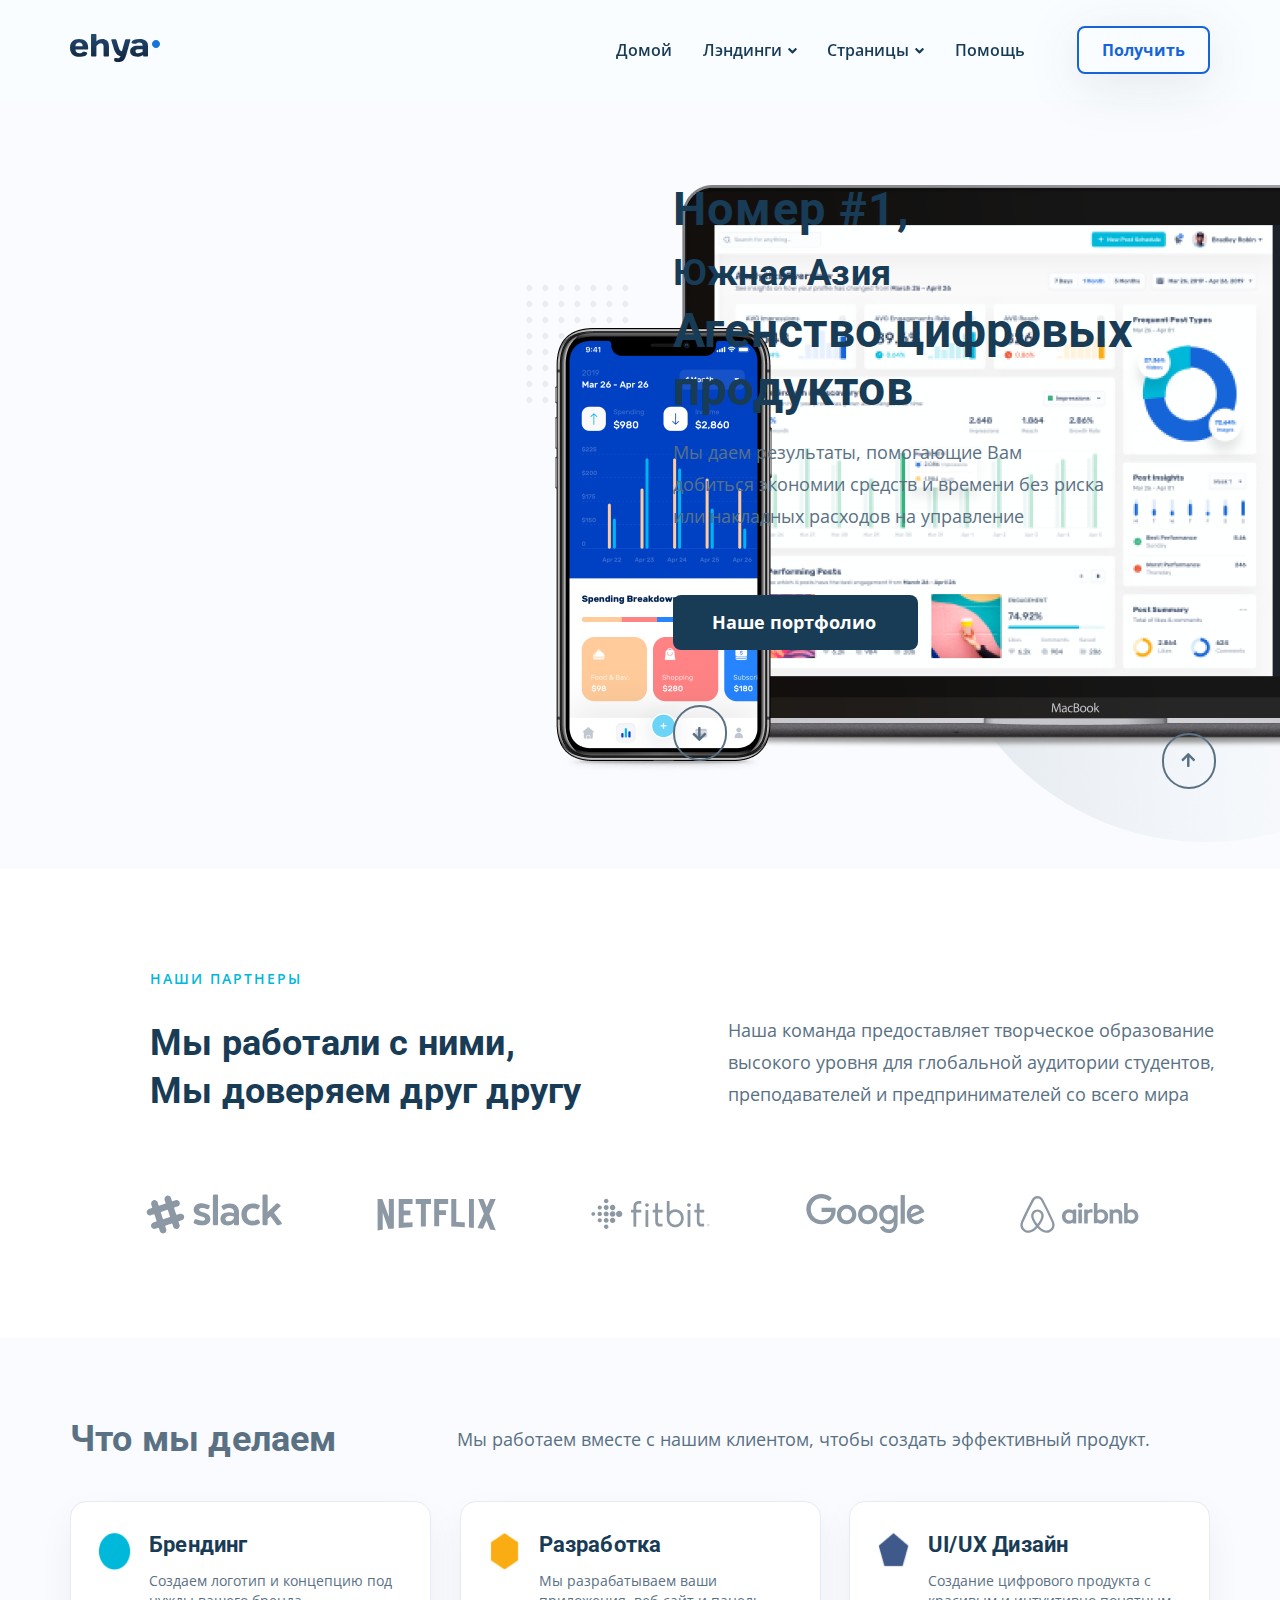
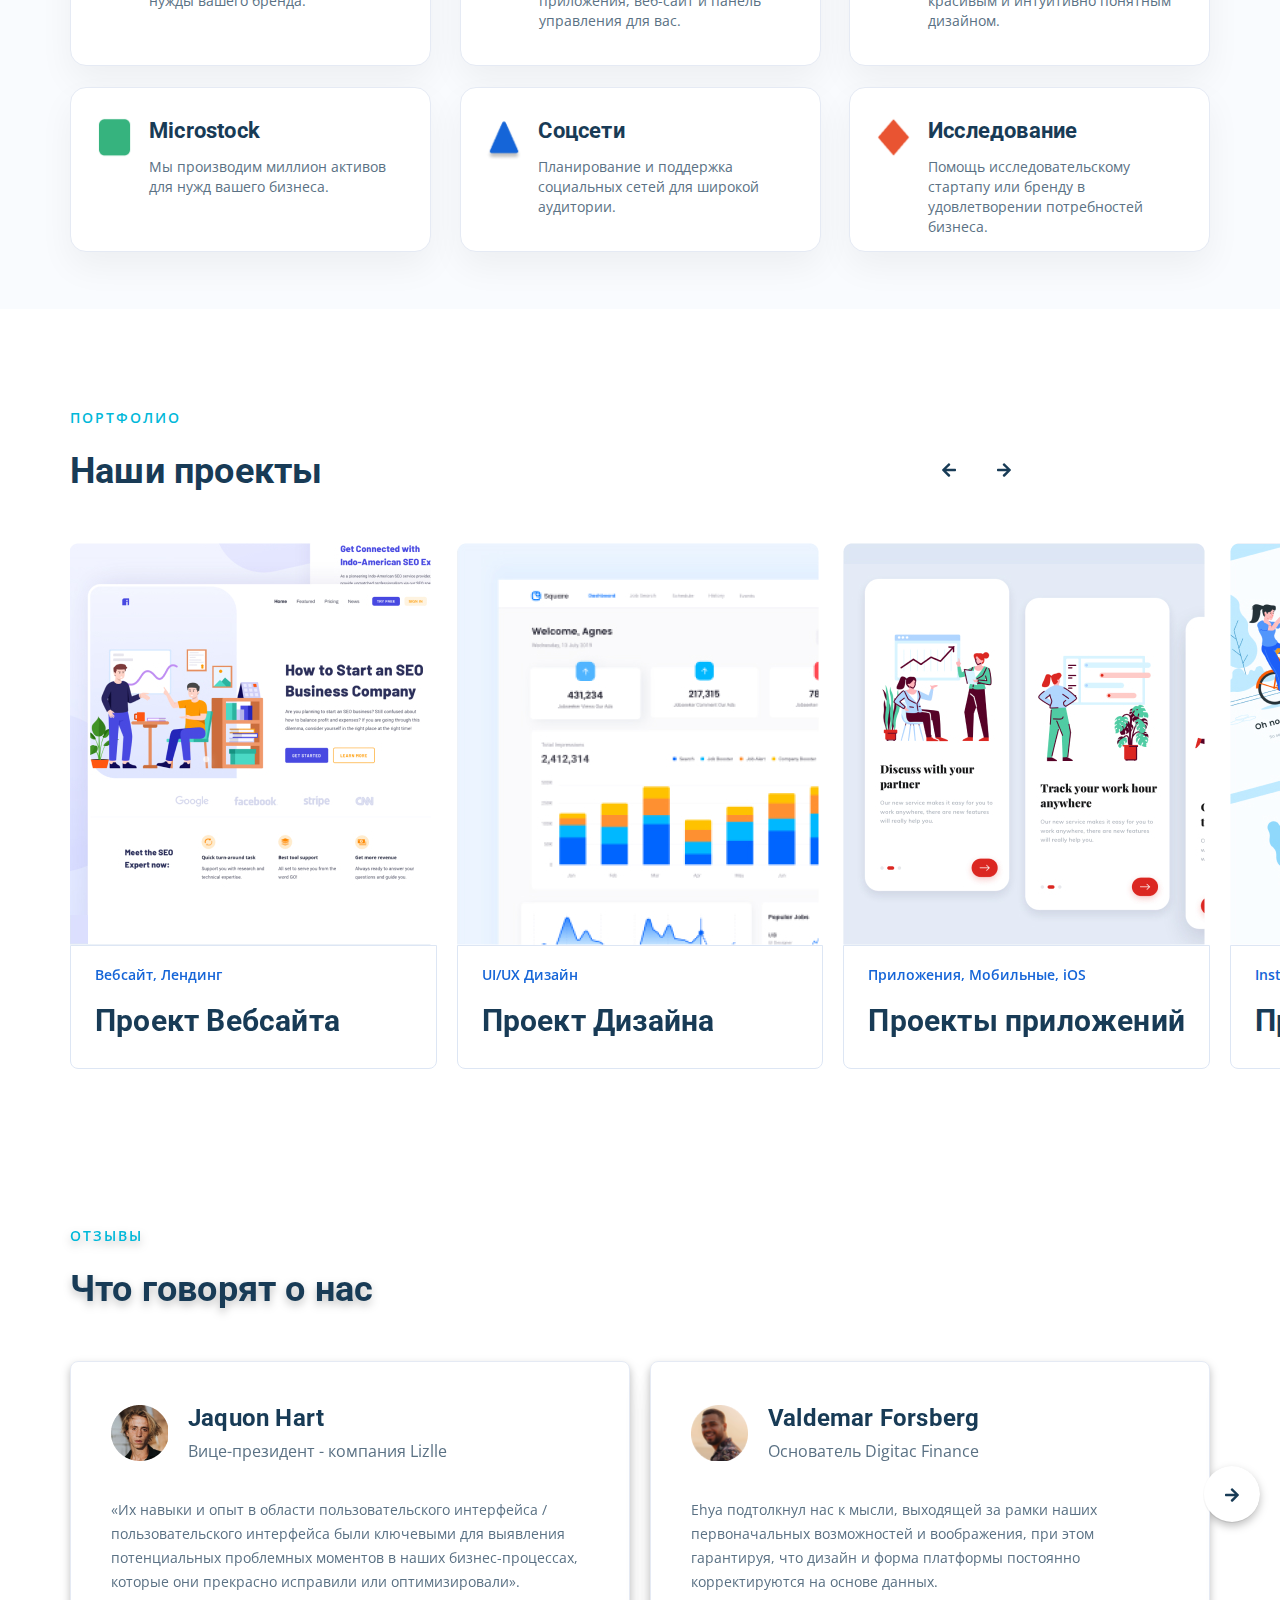
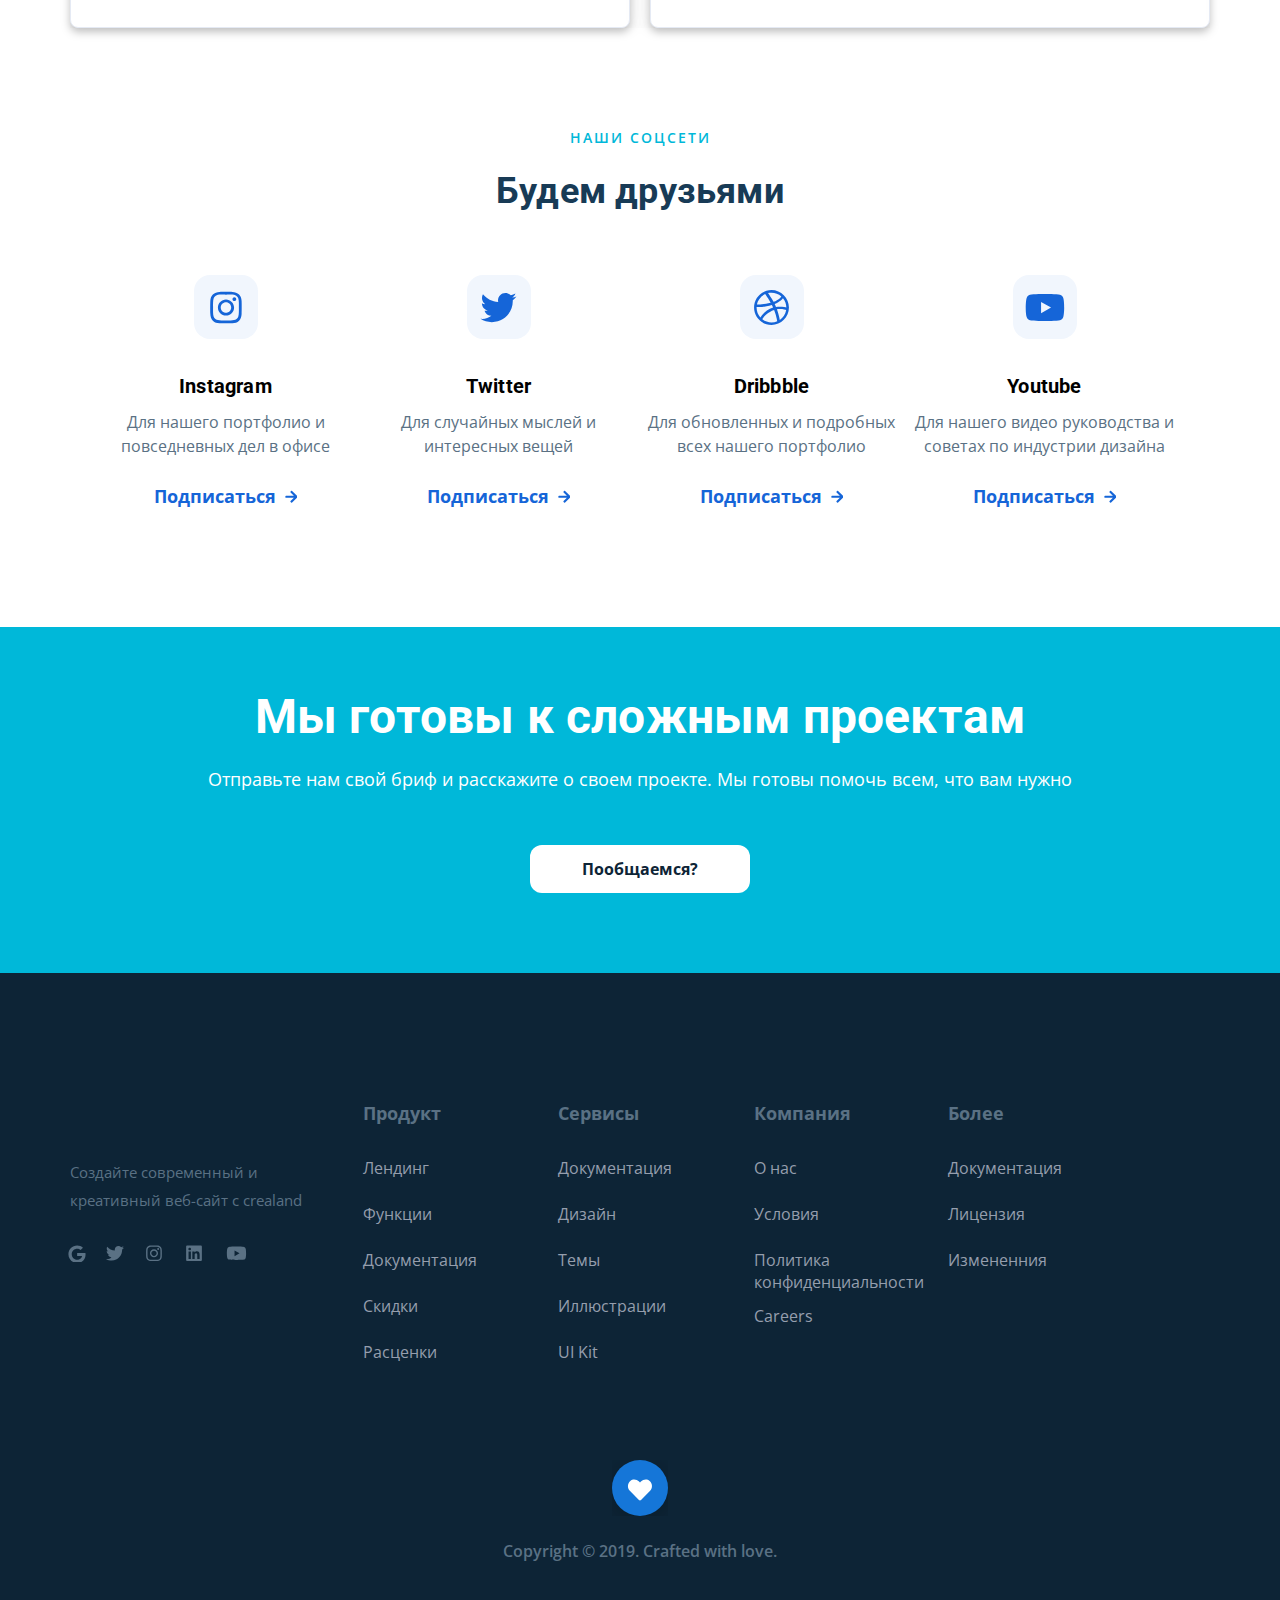
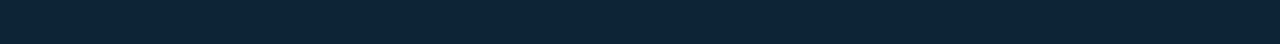
==== ehya/index.html @ d1eb0b5b "end dimplom project GLO academy" ====
<!DOCTYPE html>
<html lang="ru">
<head>
  <meta charset="UTF-8">
  <meta name="viewport" content="width=device-width, initial-scale=1.0">
  <link rel="shortcut icon" href="image/favicon.ico" type="image/x-icon">
  <link rel="icon" href="./image/favicon.ico" type="image/x-icon">
  <title>Ehya - Агенство цифровых продуктов</title>
  <link rel="preconnect" href="https://fonts.gstatic.com">
  <link href="https://fonts.googleapis.com/css2?family=Open+Sans:wght@400;600;700&family=Roboto:wght@400;700&display=swap" rel="stylesheet">
  <script src="js/jquery.min.js" defer></script>
  <script src="js/jquery.min.mask.js" defer></script>
  <script src="js/jquery.validate.min.js" defer></script>
  <script src="js/swiper-bundle.min.js" defer></script>
  <script src="js/aos.js" defer></script>
  <script src="js/main1.js" defer></script>
  <link rel="stylesheet" href="css/swiper-bundle.min.css">
  <link rel="stylesheet" href="css/aos.css">
  <link rel="stylesheet" href="css/style.css">
</head>
<body>
  <header class="navbar navbar--mobile-fixed">
    <div class="container">
      <div class="navbar-block">
        <div class="navbar-logo" data-aos="fade-right" data-aos-delay="100">
          <a href="index.html" class="logo"
            ><img src="image/Logo.svg" alt="logo: Ehya" class="logo__image"
          /></a>
        </div>
        <div class="navbar-navigation">
          <ul class="navbar-menu aos aos--third" data-aos="fade-left" data-aos-delay="400">
            <li class="navbar-menu__item">
              <a href="#" class="navbar-menu__link">Домой</a>
            </li>
            <li class="navbar-menu__item navbar-menu__item--dropdown">
              <a href="#" class="navbar-menu__link dropdown-link"
                >Лэндинги<img
                  src="image/angle-down.svg"
                  alt="icon: angle-down"
                  class="navbar-menu__icon"
                />
              </a>
              <div class="dropdown-content">
                <a class="dropdown-content__link" href="#">Лэндинг 1</a>
                <a class="dropdown-content__link" href="#">Лэндинг 2</a>
                <a class="dropdown-content__link" href="#">Лэндинг 3</a>
              </div>
            </li>
            <li class="navbar-menu__item navbar-menu__item--dropdown">
              <a href="#" class="navbar-menu__link dropdown-link"
                >Страницы
                <img
                  src="image/angle-down.svg"
                  alt="icon: angle-down"
                  class="navbar-menu__icon"
                />
              </a>
              <div class="dropdown-content">
                <a class="dropdown-content__link" href="#">Страница 1</a>
                <a class="dropdown-content__link" href="#">Страница 2</a>
                <a class="dropdown-content__link" href="#">Страница 3</a>
              </div>
            </li>
            <li class="navbar-menu__item">
              <a href="#" class="navbar-menu__link">Помощь</a>
            </li>
          </ul>
          <button
            data-toggle="modal"
            class="button navbar-button"
            type="submit"
            data-aos="fade-left"
            data-aos-delay="300"
          >
            Получить
          </button>
        </div>
        <!-- /.navbar-navigation -->
        <button class="menu-button menu-button-navbar">
          <span class="menu-button__line"></span>
          <span class="menu-button__line"></span>
          <span class="menu-button__line"></span>
        </button>
      </div>
      <!-- /.navbar-block -->
    </div>
    <!-- /.container -->
  </header>
  <!-- /.header -->

  <section class="hero">
    <div class="container">
      <div class="hero-wrapper">
        <div class="hero__left">
          <h2 class="hero__left-subtitle">Номер <span class="hero__left-number">#1,</span></h2>
          <span class="hero__left-asia">Южная Азия</span>
          <h1 class="hero__left-title">Агенство цифровых продуктов</h1>
          <p class="hero__left-text">Мы&nbsp;даем результаты, помогающие Вам добиться&nbsp;экономии средств и времени без риска или&nbsp;накладных расходов на&nbsp;управление</p>
          <a class="hero__left-link" href="#">Наше портфолио</a>
          <a class="hero__left-btn" href="#patner">
            <img class="hero__left-img" src="image/left-img.svg" alt="Portfolio">
          </a>
        </div>
        <!-- /.hero__left -->

        <div class="hero__rigth"> 
          <img class="hero__rigth-img" src="image/hero-rigth2.png" alt="hero img" >
        </div>
        <!-- /.hero__rigth -->
      
      </div>
      <!-- /.hero-wrapper -->
      
    
    </div>
    <!-- /.container -->
  </section>
  <!-- /.hero -->

  <section class="partners">
    <div class="container">
      <h4 class="partners-title" id="partners">Наши партнеры</h4>
      <div class="partners-wrapper">
        <div class="partners-info">
          <div class="partners-info__name">
            <span class="partners-info__name-first">Мы работали с ними,</span>
            <span class="partners-info__name-second"
              >Мы доверяем друг другу</span
            >
          </div>
          <div class="partners-info__about">
            Наша команда предоставляет творческое образование высокого уровня
            для глобальной аудитории студентов, преподавателей и
            предпринимателей со всего мира
          </div>
        </div>
        <div class="partners-icons">
          <a
            href="https://slack.com/"
            class="partners-icons-link"
            target="_blank"
            rel="nofollow noopener"
            ><img src="image/slack.svg" alt="icon: slack" class="partners-link"
          /></a>
          <a
            href="https://www.netflix.com/"
            class="partners-icons-link"
            target="_blank"
            rel="nofollow noopener"
            ><img
              src="image/netflix.svg"
              alt="icon: netflix"
              class="partners-link"
          /></a>
          <a
            href="https://www.fitbit.com/"
            class="partners-icons-link"
            target="_blank"
            rel="nofollow noopener"
            ><img
              src="image/fitbit.svg"
              alt="icon: fitbit"
              class="partners-link"
          /></a>
          <a
            href="https://www.google.ru/"
            class="partners-icons-link"
            target="_blank"
            rel="nofollow noopener"
            ><img
              src="image/google.svg"
              alt="icon: google"
              class="partners-link"
          /></a>
          <a
            href="https://www.airbnb.ru/"
            class="partners-icons-link"
            target="_blank"
            rel="nofollow noopener"
            ><img
              src="image/airbnb.svg"
              alt="icon: airbnb"
              class="partners-link"
          /></a>
        </div>

        <!-- /.partners-text -->
        <!-- /.partners-tagline -->
      </div>
      <!-- /.partners-wrapper -->
    </div>
  </section>
  <!-- /.partners -->


  <section class="work" id="patner">
    <div class="container">
      <div class="work__about">
        <h2 class="work__about-title">Что мы делаем</h2>
        <span class="work__about-text">Мы работаем вместе с нашим клиентом, чтобы создать эффективный продукт.</span>
      </div>
      <!-- /.work__about -->
      <div class="work-wpapper">
        <div class="work-card">
          <img class="work-card__img oval" src="image/oval1.png" alt="Oval">
          <div class="work-card__about">
            <h3 class="work-card__title">Брендинг</h3>
            <p class="work-card__text">Создаем логотип и концепцию под нужды вашего бренда.</p>
          </div>
        </div>
        <div class="work-card">
          <img class="work-card__img oval" src="image/Polygon.png" alt="Poligon">
          <div class="work-card__about">
            <h3 class="work-card__title">Разработка</h3>
            <p class="work-card__text">Мы разрабатываем ваши приложения, веб-сайт и панель управления для вас.</p>
          </div>
        </div>
        <div class="work-card">
          <img class="work-card__img oval" src="image/Polygon1.png" alt="Poligon1">
          <div class="work-card__about">
            <h3 class="work-card__title">UI/UX Дизайн</h3>
            <p class="work-card__text">Создание цифрового продукта с красивым и интуитивно понятным дизайном.</p>
          </div>
        </div>
        <div class="work-card">
          <img class="work-card__img oval" src="image/Rectangle.png" alt="Rectangle">
          <div class="work-card__about">
            <h3 class="work-card__title">Microstock</h3>
            <p class="work-card__text">Мы производим миллион активов для нужд вашего бизнеса.</p>
          </div>
        </div>
        <div class="work-card">
          <img class="work-card__img oval" src="image/Triangle.png" alt="Triangle">
          <div class="work-card__about">
            <h3 class="work-card__title">Соцсети</h3>
            <p class="work-card__text">Планирование и поддержка социальных сетей для широкой аудитории.</p>
          </div>
        </div>
        <div class="work-card">
          <img class="work-card__img oval" src="image/Polygon2.png" alt="Polygon2">
          <div class="work-card__about">
            <h3 class="work-card__title">Исследование</h3>
            <p class="work-card__text">Помощь исследовательскому стартапу или бренду в удовлетворении потребностей бизнеса.</p>
          </div>
        </div>
        <!-- /.work__card -->
      </div>
      <!-- /.work-wpapper -->
    </div>
    <!-- /.container -->
  </section>
  <!-- /.work -->

  <section class="portfolio">
    <div class="container">
      <h4 class="portfolio-title" id="portfolio-link">портфолио</h4>
      <h2 class="portfolio-name">Наши проекты</h2>

      <div class="portfolio-slider swiper-container">
        <div class="portfolio-wrapper swiper-wrapper">
          <div class="portfolio-card swiper-slide">
            <img
              src="image/project-1.jpg"
              alt="icon: project-1"
              class="portfolio-card__image"
            />
            <div class="portfolio-info">
              <h4 class="portfolio-info__landing">Вебсайт, Лендинг</h4>
              <h3 class="portfolio-info__project">Проект Вебсайта</h3>
            </div>
          </div>
          <!-- /.portfolio-card -->
          <div class="portfolio-card swiper-slide">
            <img
              src="image/project-2.jpg"
              alt="icon: project-2"
              class="portfolio-card__image"
            />
            <div class="portfolio-info">
              <h4 class="portfolio-info__landing">
                UI/UX Дизайн
              </h4>
              <h3 class="portfolio-info__project">Проект Дизайна</h3>
            </div>
          </div>
          <!-- /.portfolio-card -->
          <div class="portfolio-card swiper-slide">
            <img
              src="image/project-3.jpg"
              alt="icon: project-3"
              class="portfolio-card__image"
            />
            <div class="portfolio-info">
              <h4 class="portfolio-info__landing">
                Приложения, Мобильные, iOS
              </h4>
              <h3 class="portfolio-info__project">Проекты приложений</h3>
            </div>
          </div>
          <!-- /.portfolio-card -->
          <div class="portfolio-card swiper-slide">
            <img
              src="image/project-4.jpg"
              alt="icon: project-4"
              class="portfolio-card__image"
            />
            <div class="portfolio-info">
              <h4 class="portfolio-info__landing">Instagram</h4>
              <h3 class="portfolio-info__project">Проект Иллюстраций</h3>
            </div>
          </div>
          <!-- /.portfolio-card -->
        </div>
        <!-- /.portfolio-wrapper -->
        <button
          class="portfolio-slider__button portfolio-slider__button--prev"
        ></button>
        <button
          class="portfolio-slider__button portfolio-slider__button--next"
        ></button>
      </div>
    </div>
  </section>
  <!-- /.portfolio -->


  <section class="feedback">
    <div class="container">
      <h4 class="feedback__subtitle">Отзывы</h4>
      <h2 class="feedback__title">Что говорят о нас</h2>
      <div class="feedback__slider swiper-container">
        <div class="feedback-wrapper swiper-wrapper">
          <div class="feedback-card swiper-slide">
            <div class="feedback-card-info feedback-info">
              <img class="feedback-info__image" src="image/feedback-photo1.png" alt="photo: feedback-photo-1">
              <div class="feedback-card-text feedback-text">
                <h3 class="feedback-text__title">Jaquon Hart</h3>
                <span class="feedback-text__subtitle">Вице-президент - компания Lizlle</span>
              </div>
            </div>
            <div class="feedback-card-description">
              &laquo;Их&nbsp;навыки и&nbsp;опыт в&nbsp;области пользовательского интерфейса&nbsp;/ пользовательского интерфейса были ключевыми для выявления потенциальных проблемных моментов в&nbsp;наших бизнес-процессах, которые они прекрасно исправили или оптимизировали&raquo;.
            </div>
          </div>
          <!-- /.feedback__card swiper-slide -->
          <div class="feedback-card swiper-slide">
            <div class="feedback-card-info feedback-info">
              <img class="feedback-info__image" src="image/feedback-photo2.png" alt="photo: feedback-photo-1">
              
              <div class="feedback-card-text feedback-text feedback-card__description">
                <h3 class="feedback-text__title">Valdemar Forsberg</h3>
                <span class="feedback-text__subtitle">Основатель Digitac Finance</span>
              </div>
            </div>
            <div class="feedback-card-description">
              Ehya подтолкнул нас к&nbsp;мысли, выходящей за&nbsp;рамки наших
              первоначальных возможностей и&nbsp;воображения, при этом гарантируя,
              что дизайн и&nbsp;форма платформы постоянно корректируются на&nbsp;основе
              данных.
            </div>
          </div>
          <!-- /.feedback__card swiper-slide -->
        </div>
        <!-- /.feedback-wrapper swiper-wrapper -->
        <button class="feedback__slider-button feedback__slider-button--next"></button>
        <!-- /.feedback-slider__button -->
      </div>
      <!-- /.feedback__slider swiper-container -->
    </div>
    <!-- /.container -->
  </section>
  <!-- /.feedback -->
  <section class="social">
    <div class="container">
      <div class="social-wrapper">
        <h2 class="social__title">Наши соцсети</h2>
        <h3 class="social__subtitle">Будем друзьями</h3>
        <div class="social-wrapper__web">
          <div class="social__card">
            <a href="https://www.instagram.com" class="social__card-link mt" target="_blank">
              <img src="image/ins.svg" alt="social-network: Instagram" class="social__card-icon">
            </a>
            <h4 class="social__card-network">Instagram</h4>
            <p class="social__card-text">Для нашего портфолио и повседневных дел в офисе</p>
            <a href="https://www.instagram.com" class="social__card-link mb" target="_blank">
              <span class="social__card-button">Подписаться</span>
              <img src="image/social__card-rigth.svg" alt="button: sign up" class="social__card-rigth">
            </a>
            <!-- /.social__card-link -->
          </div>
          <!-- /.social__card -->
          <div class="social__card">
            <a href="https://twitter.com" class="social__card-link mt" target="_blank">
              <img src="image/twit.svg" alt="social-network: Twitter" class="social__card-icon">
            </a>
            <h4 class="social__card-network">Twitter</h4>
            <p class="social__card-text">Для случайных мыслей и интересных вещей</p>
            <a href="https://twitter.com" class="social__card-link mb" target="_blank">
              <span class="social__card-button">Подписаться</span>
              <img src="image/social__card-rigth.svg" alt="button: sign up" class="social__card-rigth">
            </a>
            <!-- /.social__card-link -->
          </div>
          <!-- /.social__card -->
          <div class="social__card">
            <a href="https://dribbble.com" class="social__card-link mt" target="_blank">
              <img src="image/dribbl.svg" alt="social-network: Dribbble" class="social__card-icon">
            </a>
            <h4 class="social__card-network">Dribbble</h4>
            <p class="social__card-text">Для обновленных и подробных всех нашего портфолио</p>
            <a href="https://dribbble.com" class="social__card-link mb" target="_blank">
              <span class="social__card-button">Подписаться</span>
              <img src="image/social__card-rigth.svg" alt="button: sign up" class="social__card-rigth">
            </a>
            <!-- /.social__card-link -->
          </div>
          <!-- /.social__card -->
          <div class="social__card">
            <a href="https://www.youtube.com" class="social__card-link mt" target="_blank">
              <img src="image/youtube.svg" alt="social-network: Youtube" class="social__card-icon">
            </a>
            <h4 class="social__card-network">Youtube</h4>
            <p class="social__card-text">Для нашего видео руководства и советах по индустрии дизайна</p>
            <a href="https://www.youtube.com" class="social__card-link mb" target="_blank">
              <span class="social__card-button">Подписаться</span>
              <img src="image/social__card-rigth.svg" alt="button: sign up" class="social__card-rigth">
            </a>
            <!-- /.social__card-link -->
          </div>
          <!-- /.social__card -->
        </div>
        <!-- /.social-wrapper__web -->
      </div>
      <!-- /.social-wrapper -->
    </div>
    <!-- /.container -->
  </section>
  <!-- /.social -->
  <section class="cta">
    <div class="container">
      <div class="cta-wrapper">
        <h2 class="cta__title">Мы готовы к сложным проектам</h2>
        <!-- /.cta__title -->
        <h3 class="cta__subtitle">Отправьте нам свой бриф и расскажите о своем проекте. Мы готовы помочь всем, что вам нужно</h3>
        <!-- /.cta__subtitle -->
        <button class="cta__btn button">Пообщаемся?</button>
        <!-- /.cta__btn -->
      </div>
      <!-- /.cta-wrapper -->
    </div>
    <!-- /.container -->
  </section>
  <!-- /.cta -->
  <footer class="footer">
    <div class="container">
      <div class="footer-wrapper">
        <div class="footer__top">
          <div class="footer__top-links">
            <a href="index.html" class="footer__logo" data-aos="flip-right" data-aos-duration="2000">
              <img src="image/footer-logo.png" alt="footer__logo: Ehya" class="footer__logo-icon">
            </a>
            <div class="footer__top-text">Создайте современный и креативный веб-сайт с crealand</div>
            <div class="footer__top-social">
              <a href="https://www.google.ru/" class="footer__link" target="_blank">
                <img class="footer__img-link" src="image/footer-google.svg" alt="google">
              </a>
              <a href="https://twitter.com" class="footer__link" target="_blank">
                <img class="footer__img-link" src="image/footer-twitter.svg" alt="twitter">
              </a>
              <a href="https://www.instagram.com" class="footer__link" target="_blank">
                <img class="footer__img-link" src="image/footer-instagram.svg" alt="instagram">
              </a>
              <a href="https://linkadd.in/" class="footer__link" target="_blank">
                <img class="footer__img-link" src="image/footer-linkedin.svg" alt="linkedin">
              </a>
              <a href="https://www.youtube.com" class="footer__link" target="_blank">
                <img class="footer__img-link" src="image/footer-youtube.svg" alt="youtube">
              </a>
              <!-- /.footer__link -->
            </div>
            <!-- /.footer__top-social -->
          </div>
          <!-- /.footer__top-links -->
          <div class="footer__top-product">
            <h2 class="footer__title">Продукт</h2>
            <ul class="footer__list">
              <li class="footer__item"><a class="footer__top-link" href="#">Лендинг</a></li>
              <li class="footer__item"><a class="footer__top-link" href="#">Функции</a></li>
              <li class="footer__item"><a class="footer__top-link" href="#">Документация</a></li>
              <li class="footer__item"><a class="footer__top-link" href="#">Скидки</a></li>
              <li class="footer__item"><a class="footer__top-link" href="#">Расценки</a></li>
            </ul>
          </div>
          <!-- /.footer__top-product -->
          <div class="footer__top-product">
            <h2 class="footer__title">Сервисы</h2>
            <ul class="footer__list">
              <li class="footer__item"><a class="footer__top-link" href="#">Документация</a></li>
              <li class="footer__item"><a class="footer__top-link" href="#">Дизайн</a></li>
              <li class="footer__item"><a class="footer__top-link" href="#">Темы</a></li>
              <li class="footer__item"><a class="footer__top-link" href="#">Иллюстрации</a></li>
              <li class="footer__item"><a class="footer__top-link" href="#">UI Kit</a></li>
            </ul>
          </div>
          <!-- /.footer__top-product -->
          <div class="footer__top-product">
            <h2 class="footer__title">Компания</h2>
            <ul class="footer__list">
              <li class="footer__item"><a class="footer__top-link" href="#">О нас</a></li>
              <li class="footer__item"><a class="footer__top-link" href="#">Условия</a></li>
              <li class="footer__item footer__item-mb"><a class="footer__top-link" href="#">Политика<br>конфиденциальности</a></li>
              <li class="footer__item"><a class="footer__top-link" href="#">Careers</a></li>
            </ul>
          </div>
          <!-- /.footer__top-product -->
          <div class="footer__top-product">
            <h2 class="footer__title">Более</h2>
            <ul class="footer__list">
              <li class="footer__item"><a class="footer__top-link" href="#">Документация</a></li>
              <li class="footer__item"><a class="footer__top-link" href="#">Лицензия</a></li>
              <li class="footer__item"><a class="footer__top-link" href="#">Измененния</a></li>
            </ul>
          </div>
          <!-- /.footer__top-product -->
        </div>
        <!-- /.footer__top -->
        <div class="footer__bottom">
          <img class="footer__bottom-img" src="image/footer__heart.svg" alt="footer: heart">
          <span class="footer__bottom-span">
            Copyright © 2019. Crafted with love.
          </span>
        </div>
        <!-- /.footer__bottom -->
      </div>
      <!-- /.footer-wrapper -->
    </div>
    <!-- /.container -->
  </footer>
  <!-- /.footer -->
  <div class="modal">
    <div class="modal__overlay">
    </div>
    <!-- /.modal__overlay -->
    <div class="modal__dialog">
      <button class="modal__close"><img src="image/close.svg" alt="modal close" width="16" height="16"></button>
      <div class="modal__contact-form">
        <h3 class="modal__title">Ehya</h3>
        <form action="send1.php" method="POST" class="form modal__form"> 
          <input class="input modal__input" type="text" placeholder="Введите ваше имя*" name="name" required minlength="2">
          <input class="input modal__input phone-mask" type="tel" placeholder="Введите ваш номер телефона*" name="phone" required minlength="18" maxlength="18">
          <input type="email" class="modal__input" placeholder="Введите вашу почту*" name="email" required>
          <textarea class="modal__message" cols="30" rows="10" placeholder="Введите сообщение" name="message"></textarea>
          <div class="modal__form-wrapper">
            <button class="button modal__button" type="submit">Отправить</button>
            <span class="modal__info">* Обязательные поля</span>
          </div>
        </form>
      </div>
    </div>
    <!-- /.modal__dialog -->
  </div>
  <!-- /.modal -->
  <a href="index.html" class="to-top"><img src="image/angle-up.svg" alt="Наверх" /></a>
</body>
</html>
---- ehya/css/style.css ----
menu, ul {
  margin: 0;
  padding: 0;
}

* {
  box-sizing: border-box;
}

html {
  scroll-behavior: smooth;
}

a {
  text-decoration: none;
  color: inherit;
  cursor: pointer;
}

button {
  cursor: pointer;
}

li {
  list-style: none;
}

.container {
  max-width: 1140px;
  margin: auto;
}

.to-top {
  position: fixed;
  bottom: 113px;
  right: 5%;
  border-radius: 50%;
  width: 54px;
  height: 54px;
}

.error {
  font-size: 13px;
}

.thank {
  padding-bottom: 40px;
}

.portfolio > .swiper-slide {
  width: 360px !important;
}

/*! normalize.css v8.0.1 | MIT License | github.com/necolas/normalize.css */
/* Document
   ========================================================================== */
/**
 * 1. Correct the line height in all browsers.
 * 2. Prevent adjustments of font size after orientation changes in iOS.
 */
html {
  line-height: 1.15;
  /* 1 */
  -webkit-text-size-adjust: 100%;
  /* 2 */
}

/* Sections
   ========================================================================== */
/**
 * Remove the margin in all browsers.
 */
body {
  margin: auto;
}

/**
 * Render the `main` element consistently in IE.
 */
main {
  display: block;
}

/**
 * Correct the font size and margin on `h1` elements within `section` and
 * `article` contexts in Chrome, Firefox, and Safari.
 */
h1, h2, h3, h4 {
  font-size: 2em;
  margin: 0;
}

/* Grouping content
   ========================================================================== */
/**
 * 1. Add the correct box sizing in Firefox.
 * 2. Show the overflow in Edge and IE.
 */
hr {
  box-sizing: content-box;
  /* 1 */
  height: 0;
  /* 1 */
  overflow: visible;
  /* 2 */
}

/**
 * 1. Correct the inheritance and scaling of font size in all browsers.
 * 2. Correct the odd `em` font sizing in all browsers.
 */
pre {
  font-family: monospace, monospace;
  /* 1 */
  font-size: 1em;
  /* 2 */
}

/* Text-level semantics
   ========================================================================== */
/**
 * Remove the gray background on active links in IE 10.
 */
a {
  background-color: transparent;
}

/**
 * 1. Remove the bottom border in Chrome 57-
 * 2. Add the correct text decoration in Chrome, Edge, IE, Opera, and Safari.
 */
abbr[title] {
  border-bottom: none;
  /* 1 */
  text-decoration: underline;
  /* 2 */
  text-decoration: underline dotted;
  /* 2 */
}

/**
 * Add the correct font weight in Chrome, Edge, and Safari.
 */
b,
strong {
  font-weight: bolder;
}

/**
 * 1. Correct the inheritance and scaling of font size in all browsers.
 * 2. Correct the odd `em` font sizing in all browsers.
 */
code,
kbd,
samp {
  font-family: monospace, monospace;
  /* 1 */
  font-size: 1em;
  /* 2 */
}

/**
 * Add the correct font size in all browsers.
 */
small {
  font-size: 80%;
}

/**
 * Prevent `sub` and `sup` elements from affecting the line height in
 * all browsers.
 */
sub,
sup {
  font-size: 75%;
  line-height: 0;
  position: relative;
  vertical-align: baseline;
}

sub {
  bottom: -0.25em;
}

sup {
  top: -0.5em;
}

/* Embedded content
   ========================================================================== */
/**
 * Remove the border on images inside links in IE 10.
 */
img {
  border-style: none;
}

/* Forms
   ========================================================================== */
/**
 * 1. Change the font styles in all browsers.
 * 2. Remove the margin in Firefox and Safari.
 */
button,
input,
optgroup,
select,
textarea {
  font-family: inherit;
  /* 1 */
  font-size: 100%;
  /* 1 */
  line-height: 1.15;
  /* 1 */
  margin: 0;
  /* 2 */
}

/**
 * Show the overflow in IE.
 * 1. Show the overflow in Edge.
 */
button,
input {
  /* 1 */
  overflow: visible;
}

/**
 * Remove the inheritance of text transform in Edge, Firefox, and IE.
 * 1. Remove the inheritance of text transform in Firefox.
 */
button,
select {
  /* 1 */
  text-transform: none;
}

/**
 * Correct the inability to style clickable types in iOS and Safari.
 */
button,
[type="button"],
[type="reset"],
[type="submit"] {
  -webkit-appearance: button;
}

/**
 * Remove the inner border and padding in Firefox.
 */
button::-moz-focus-inner,
[type="button"]::-moz-focus-inner,
[type="reset"]::-moz-focus-inner,
[type="submit"]::-moz-focus-inner {
  border-style: none;
  padding: 0;
}

/**
 * Restore the focus styles unset by the previous rule.
 */
button:-moz-focusring,
[type="button"]:-moz-focusring,
[type="reset"]:-moz-focusring,
[type="submit"]:-moz-focusring {
  outline: 1px dotted ButtonText;
}

/**
 * Correct the padding in Firefox.
 */
fieldset {
  padding: 0.35em 0.75em 0.625em;
}

/**
 * 1. Correct the text wrapping in Edge and IE.
 * 2. Correct the color inheritance from `fieldset` elements in IE.
 * 3. Remove the padding so developers are not caught out when they zero out
 *    `fieldset` elements in all browsers.
 */
legend {
  box-sizing: border-box;
  /* 1 */
  color: inherit;
  /* 2 */
  display: table;
  /* 1 */
  max-width: 100%;
  /* 1 */
  padding: 0;
  /* 3 */
  white-space: normal;
  /* 1 */
}

/**
 * Add the correct vertical alignment in Chrome, Firefox, and Opera.
 */
progress {
  vertical-align: baseline;
}

/**
 * Remove the default vertical scrollbar in IE 10+.
 */
textarea {
  overflow: auto;
}

/**
 * 1. Add the correct box sizing in IE 10.
 * 2. Remove the padding in IE 10.
 */
[type="checkbox"],
[type="radio"] {
  box-sizing: border-box;
  /* 1 */
  padding: 0;
  /* 2 */
}

/**
 * Correct the cursor style of increment and decrement buttons in Chrome.
 */
[type="number"]::-webkit-inner-spin-button,
[type="number"]::-webkit-outer-spin-button {
  height: auto;
}

/**
 * 1. Correct the odd appearance in Chrome and Safari.
 * 2. Correct the outline style in Safari.
 */
[type="search"] {
  -webkit-appearance: textfield;
  /* 1 */
  outline-offset: -2px;
  /* 2 */
}

/**
 * Remove the inner padding in Chrome and Safari on macOS.
 */
[type="search"]::-webkit-search-decoration {
  -webkit-appearance: none;
}

/**
 * 1. Correct the inability to style clickable types in iOS and Safari.
 * 2. Change font properties to `inherit` in Safari.
 */
::-webkit-file-upload-button {
  -webkit-appearance: button;
  /* 1 */
  font: inherit;
  /* 2 */
}

/* Interactive
   ========================================================================== */
/*
 * Add the correct display in Edge, IE 10+, and Firefox.
 */
details {
  display: block;
}

/*
 * Add the correct display in all browsers.
 */
summary {
  display: list-item;
}

/* Misc
   ========================================================================== */
/**
 * Add the correct display in IE 10+.
 */
template {
  display: none;
}

/**
 * Add the correct display in IE 10.
 */
[hidden] {
  display: none;
}

body {
  margin: 0;
  overflow-x: hidden;
}

.navbar {
  background-color: #FAFDFF;
}

.navbar-block {
  padding: 26px 0;
  display: flex;
  justify-content: space-between;
  align-items: center;
}

.navbar-navigation {
  width: 594px;
  height: 48px;
  display: flex;
  justify-content: space-between;
  align-items: center;
}

.navbar-menu {
  padding-right: 6px;
  width: 415px;
  list-style: none;
  display: flex;
  padding-left: 0;
  justify-content: space-between;
}

.navbar-menu__item {
  display: flex;
  align-items: center;
}

.navbar-menu__item--dropdown {
  position: relative;
  display: inline-block;
}

.navbar-menu__icon {
  margin-left: 6px;
}

.navbar-menu__link {
  font-family: Open Sans;
  font-style: normal;
  font-weight: 600;
  font-size: 16px;
  line-height: 22px;
  color: #183B56;
  text-decoration: none;
  display: flex;
  align-items: center;
}

.navbar-button {
  padding: 11px 23px;
  font-family: Open Sans;
  font-style: normal;
  font-weight: bold;
  font-size: 16px;
  line-height: 22px;
  color: #1565D8;
  filter: drop-shadow(0px 10px 25px rgba(21, 37, 72, 0.1));
  border: 2px solid #1565D8;
  border-radius: 8px;
  background-color: #FAFDFF;
  cursor: pointer;
  outline: none;
  overflow: hidden;
  text-overflow: ellipsis;
  white-space: nowrap;
}

.logo__image {
  width: 90px;
  height: 28px;
}

.dropdown-content {
  display: none;
  position: absolute;
  top: 20px;
  right: 0;
}

.dropdown-content__link {
  text-decoration: none;
  display: block;
  color: #183B56;
  font-family: Open Sans;
  font-style: normal;
  font-weight: 600;
  font-size: 14px;
  line-height: 22px;
}

.menu-button-navbar {
  display: none;
}

.hero {
  padding: 77px 0 104px 0px;
  background-color: #F9FBFE;
  background: url(../image/hero-rigth2.png);
  background-repeat: no-repeat;
  background-position: top 85px right 0px;
  background-size: auto;
  background-color: #F9FBFE;
  margin: auto;
}

.hero-wrapper {
  margin: 0 auto;
  display: flex;
  justify-content: end;
}

.hero__left {
  display: flex;
  flex-direction: column;
  flex-basis: 100%;
  align-items: flex-start;
  margin-right: 37px;
  max-width: 500px;
}

.hero__left-subtitle {
  font-family: Roboto;
  font-style: normal;
  font-weight: bold;
  font-size: 47px;
  line-height: 64px;
  letter-spacing: 1.2px;
  color: #183B56;
}

.hero__left-asia {
  font-family: Roboto;
  font-style: normal;
  font-weight: bold;
  font-size: 36px;
  line-height: 65px;
  letter-spacing: 0.2px;
  color: #183B56;
}

.hero__left-title {
  font-family: Roboto;
  font-style: normal;
  font-weight: bold;
  margin-top: -4px;
  font-size: 48px;
  line-height: 58px;
  letter-spacing: 0.2px;
  color: #183B56;
}

.hero__left-text {
  margin-top: 18px;
  margin-bottom: 63px;
  font-family: Open Sans;
  font-style: normal;
  font-weight: normal;
  font-size: 18px;
  line-height: 32px;
  color: #5A7184;
}

.hero__left-link {
  margin-bottom: 55px;
  padding: 15px 42px 15px 39px;
  background-color: #183B56;
  border-radius: 8px;
  color: #ffffff;
  font-family: Open Sans;
  font-style: normal;
  font-weight: bold;
  font-size: 18px;
  line-height: 25px;
}

.hero__rigth {
  display: none;
}

h4 {
  margin: 0;
  padding: 0;
}

.partners {
  padding: 100px 218px 99px 150px;
}

.partners-title {
  font-family: Open Sans;
  font-style: normal;
  font-weight: 600;
  font-size: 14px;
  line-height: 19px;
  letter-spacing: 2px;
  text-transform: uppercase;
  color: #00B8D9;
  margin-bottom: 26px;
}

.partners-info {
  width: 1092px;
  display: flex;
  align-items: center;
  justify-content: space-between;
  margin-bottom: 75px;
}

.partners-info__name {
  max-width: 433px;
  font-family: Roboto;
  font-style: normal;
  font-weight: bold;
  font-size: 36px;
  line-height: 48px;
  letter-spacing: 0.2px;
  color: #183B56;
  overflow: hidden;
}

.partners-info__about {
  width: 514px;
  font-family: Open Sans;
  font-style: normal;
  font-weight: normal;
  font-size: 18px;
  line-height: 32px;
  color: #5A7184;
  overflow-y: auto;
  height: 105px;
}

.partners-icons {
  width: 1089px;
  display: flex;
  align-items: center;
  justify-content: space-around;
  margin-left: -52px;
}

.work {
  padding: 77px 0 57px 0;
  background-color: #F9FBFE;
}

.work__about {
  display: flex;
  align-items: center;
  margin-bottom: 38px;
}

.work__about-title {
  margin-right: 120px;
  font-family: Roboto;
  font-style: normal;
  font-weight: bold;
  font-size: 36px;
  line-height: 48px;
  letter-spacing: 0.2px;
  color: #5A7184;
}

.work__about-text {
  font-family: Open Sans;
  font-style: normal;
  font-weight: normal;
  font-size: 18px;
  line-height: 32px;
  color: #5A7184;
}

.work-wpapper {
  display: flex;
  justify-content: space-between;
  align-items: center;
  flex-wrap: wrap;
}

.work-card {
  display: flex;
  align-items: flex-start;
  width: 361px;
  height: 165px;
  padding: 26px 24px 25px 24px;
  background: #FFFFFF;
  border: 1px solid #E5EAF4;
  box-shadow: 0px 15px 35px rgba(0, 0, 0, 0.05);
  border-radius: 16px;
}

.work-card__about {
  width: 258px;
}

.work-card__title {
  margin: 0;
  margin-bottom: 10px;
  font-family: Roboto;
  font-style: normal;
  font-weight: bold;
  font-size: 22px;
  line-height: 33px;
  letter-spacing: 0.2px;
  color: #183B56;
}

.work-card__text {
  margin: 0;
  font-family: Open Sans;
  font-style: normal;
  font-weight: normal;
  font-size: 14px;
  line-height: 20px;
  color: #5A7184;
}

.work-card:nth-child(n+4) {
  margin-top: 21px;
}

.oval {
  margin-right: 15px;
  width: 39px;
  height: 47px;
}

.portfolio {
  position: relative;
  padding-bottom: 159px;
  padding-top: 99px;
}

.portfolio-wrapper {
  position: static;
}

.portfolio-slider {
  position: static;
  overflow: visible;
}

.portfolio-slider__button {
  position: absolute;
  top: 132px;
  right: 303px;
  z-index: 99;
  width: 56px;
  height: 56px;
  border: none;
  cursor: pointer;
  background-repeat: no-repeat;
  background-position: center;
  background-color: transparent;
}

.portfolio-slider__button--prev {
  background-image: url(../image/button-prev.svg);
  outline: none;
}

.portfolio-slider__button--next {
  background-image: url(../image/button-next.svg);
  right: 248px;
  outline: none;
}

.portfolio-title {
  font-family: Open Sans;
  font-style: normal;
  font-weight: 600;
  font-size: 14px;
  line-height: 19px;
  letter-spacing: 2px;
  text-transform: uppercase;
  color: #00B8D9;
  margin-bottom: 20px;
}

.portfolio-name {
  font-family: Roboto;
  font-style: normal;
  font-weight: bold;
  font-size: 36px;
  line-height: 48px;
  letter-spacing: 0.2px;
  color: #183B56;
  margin-bottom: 48px;
}

.portfolio-card {
  width: 360px im !important;
  height: 524px;
}

.portfolio-card__image {
  display: block;
  object-fit: cover;
}

.portfolio-info {
  width: auto;
  height: 124px;
  padding: 19px 0 24px 24px;
  background: #FFFFFF;
  border: 1px solid #DDE6F4;
  border-radius: 0px 0px 8px 8px;
}

.portfolio-info__landing {
  font-family: Open Sans;
  font-style: normal;
  font-weight: 600;
  font-size: 14px;
  line-height: 20px;
  color: #1565D8;
  margin-bottom: 16px;
}

.portfolio-info__project {
  font-family: Roboto;
  font-style: normal;
  font-weight: bold;
  font-size: 30px;
  line-height: 40px;
  letter-spacing: 0.2px;
  color: #183B56;
}

.feedback {
  position: relative;
  filter: drop-shadow(0px 4px 4px rgba(0, 0, 0, 0.25));
  padding-bottom: 20px;
}

.feedback__subtitle {
  font-family: Open Sans;
  font-style: normal;
  font-weight: 600;
  font-size: 14px;
  line-height: 19px;
  letter-spacing: 2px;
  text-transform: uppercase;
  color: #00B8D9;
  margin-bottom: 20px;
}

.feedback__title {
  font-family: Roboto;
  font-style: normal;
  font-weight: bold;
  font-size: 36px;
  line-height: 48px;
  letter-spacing: 0.2px;
  color: #183B56;
  margin-bottom: 48px;
}

.feedback__slider {
  position: static;
}

.feedback__slider-button {
  z-index: 99;
  top: 240px;
  right: 20px;
  position: absolute;
  width: 57px;
  height: 57px;
  border-radius: 50%;
  border: none;
  cursor: pointer;
  outline: none;
  background-repeat: no-repeat;
  background-position-x: -15px;
  background-position-y: -4px;
  background-color: transparent;
}

.feedback__slider-button--next {
  background-image: url(../image/feedback-button.svg);
}

.feedback-card {
  width: 555px;
  height: 267px;
  background-color: #FFFFFF;
  border: 1px solid #E5EAF4;
  box-shadow: 0px 15px 35px rgba(0, 0, 0, 0.05);
  border-radius: 8px;
  padding: 40px;
  margin-right: 20px;
}

.feedback-card-description {
  font-family: Open Sans;
  font-style: normal;
  font-weight: normal;
  font-size: 14px;
  line-height: 24px;
  color: #5A7184;
  overflow-y: auto;
  height: 120px;
}

.feedback-info {
  display: flex;
  align-items: center;
  margin-bottom: 33px;
}

.feedback-info__image {
  display: block;
  width: 57px;
  height: 56px;
  margin-right: 20px;
  object-fit: cover;
}

.feedback-text__title {
  font-family: Roboto;
  font-style: normal;
  font-weight: bold;
  font-size: 24px;
  line-height: 32px;
  letter-spacing: 0.2px;
  color: #183B56;
  margin-bottom: 3px;
}

.feedback-text__subtitle {
  font-family: Open Sans;
  font-style: normal;
  font-weight: normal;
  font-size: 16px;
  line-height: 28px;
  color: #5A7184;
}

.social {
  padding: 80px 0 120px 0;
}

.social-wrapper {
  display: flex;
  flex-direction: column;
  align-items: center;
}

.social-wrapper__web {
  display: flex;
  flex-wrap: wrap;
  justify-content: space-between;
  align-items: flex-end;
  max-width: 100%;
}

.social__card {
  display: flex;
  flex-direction: column;
  align-items: center;
  width: 263px;
  height: 232px;
  margin-right: 10px;
}

.social__card-link {
  margin-bottom: 30px;
}

.social__card-icon {
  width: 64px;
  height: 64px;
}

.social__card-network {
  margin-bottom: -5px;
  font-family: Roboto;
  font-style: normal;
  font-weight: bold;
  font-size: 20px;
  line-height: 26px;
  text-align: center;
  letter-spacing: 0.2px;
}

.social__card-text {
  margin-bottom: 26px;
  text-align: center;
  font-family: Open Sans;
  font-style: normal;
  font-weight: normal;
  font-size: 16px;
  line-height: 24px;
  color: #5A7184;
}

.social__card-button {
  font-family: Open Sans;
  font-style: normal;
  font-weight: bold;
  font-size: 18px;
  line-height: 25px;
  text-align: center;
  color: #1565D8;
  margin-right: 4.5px;
}

.social__title {
  margin-bottom: 20px;
  font-family: Open Sans;
  font-style: normal;
  font-weight: 600;
  font-size: 14px;
  line-height: 19px;
  text-align: center;
  letter-spacing: 2px;
  text-transform: uppercase;
  color: #00B8D9;
}

.social__subtitle {
  margin-bottom: 60px;
  font-family: Roboto;
  font-style: normal;
  font-weight: bold;
  font-size: 36px;
  line-height: 48px;
  text-align: center;
  letter-spacing: 0.2px;
  color: #183B56;
}

.cta {
  padding: 60px 0 80px 0;
  background-color: #00B8D9;
}

.cta-wrapper {
  display: flex;
  flex-direction: column;
  align-items: center;
}

.cta__title {
  margin-bottom: 16px;
  font-family: Roboto;
  font-style: normal;
  font-weight: bold;
  font-size: 48px;
  line-height: 60px;
  text-align: center;
  letter-spacing: 0.2px;
  color: #FFFFFF;
}

.cta__subtitle {
  margin-bottom: 50px;
  font-family: Open Sans;
  font-style: normal;
  font-weight: normal;
  font-size: 18px;
  line-height: 32px;
  text-align: center;
  color: #FFFFFF;
}

.cta__btn {
  padding: 13px 52px;
  font-family: Open Sans;
  font-style: normal;
  font-weight: bold;
  font-size: 16px;
  line-height: 22px;
  text-align: center;
  color: #0D2436;
  background: #FFFFFF;
  border-radius: 12px;
  border: none;
  outline: none;
}

.footer {
  padding: 128px 0 82px 0;
  background-color: #0D2436;
}

.footer-wrapper {
  display: flex;
  flex-direction: column;
  align-items: center;
}

.footer__top {
  display: flex;
  flex-wrap: wrap;
  justify-content: flex-start;
  width: 100%;
  margin-bottom: 73px;
}

.footer__top-links {
  display: flex;
  flex-direction: column;
  align-items: flex-start;
  max-width: 243px;
  margin-right: 50px;
}

.footer__top-link {
  font-family: Open Sans;
  font-style: normal;
  font-weight: normal;
  font-size: 16px;
  line-height: 22px;
  color: #959EAD;
}

.footer__top-text {
  margin-top: 29px;
  margin-bottom: 31px;
  font-family: Open Sans;
  font-style: normal;
  font-weight: normal;
  font-size: 15px;
  line-height: 28px;
  color: #5A7184;
}

.footer__top-social {
  display: flex;
  align-items: center;
  justify-content: flex-start;
  margin-left: -2px;
}

.footer__title {
  margin-bottom: 31px;
  font-family: Open Sans;
  font-style: normal;
  font-weight: bold;
  font-size: 18px;
  line-height: 25px;
  color: #5A7184;
}

.footer__item {
  margin-bottom: 24px;
}

.footer__item-mb {
  margin-bottom: 12px;
}

.footer__logo {
  width: 90px;
  height: 28px;
}

.footer__top-product:nth-child(2) {
  margin-right: 81px;
}

.footer__top-product:nth-child(3) {
  margin-right: 82px;
}

.footer__top-product:nth-child(4) {
  margin-right: 24px;
}

.footer__link {
  margin-right: 20px;
}

.footer__link:nth-child(2) {
  margin-right: 22px;
}

.footer__link:nth-child(3) {
  margin-right: 24px;
}

.footer__link:nth-child(4) {
  margin-right: 24px;
}

.footer__bottom {
  display: flex;
  flex-direction: column;
  align-items: center;
}

.footer__bottom-img {
  width: 56px;
  height: 56px;
  margin-bottom: 24px;
}

.footer__bottom-span {
  font-family: Open Sans;
  font-style: normal;
  font-weight: 600;
  font-size: 16px;
  line-height: 22px;
  text-align: center;
  color: #5A7184;
}

.modal__close {
  position: fixed;
  top: 18px;
  right: 13px;
  border: none;
  background-color: #0A223D;
  cursor: pointer;
  outline: none;
}

.modal__overlay {
  position: fixed;
  top: 0;
  left: 0;
  right: 0;
  bottom: 0;
  z-index: 100;
  background-color: rgba(0, 143, 223, 0.39);
  opacity: 0;
  visibility: hidden;
  transition: all 0.3s ease-in-out;
}

.modal__overlay--visible {
  opacity: 1;
  visibility: visible;
  transition: all 0.3s ease-in-out;
}

.modal__dialog {
  position: fixed;
  top: 50%;
  left: 50%;
  height: 580px;
  width: 426px;
  transform: translate(-50%, -50%);
  padding: 33px 70px 33px 70px;
  background-color: #0A223D;
  border-radius: 8px;
  z-index: 101;
  color: #183B56;
  opacity: 0;
  visibility: hidden;
  transition: all 0.3s ease-in-out;
}

.modal__dialog--visible {
  opacity: 1;
  visibility: visible;
  transition: all 0.3s ease-in-out;
}

.modal__title {
  text-align: center;
  text-transform: uppercase;
  font-family: Roboto;
  font-weight: bold;
  margin-top: 0;
  margin-bottom: 15px;
  font-size: 36px;
  line-height: 23px;
  color: #fff;
}

.modal__input {
  width: 100%;
  border-radius: 4px;
  outline: none;
  margin-top: 15px;
  height: 50px;
  padding: 18px 23px;
  font-family: Roboto;
  font-size: 12px;
  line-height: 15px;
  color: #333333;
}

.modal__message {
  width: 100%;
  border-radius: 4px;
  outline: none;
  margin-top: 17px;
  margin-bottom: 11px;
  padding: 18px 23px;
  min-height: 123px;
  max-height: 123px;
  resize: none;
  border: none;
  font-family: Roboto;
  font-size: 12px;
  line-height: 15px;
  color: #333333;
}

.modal__button {
  font-family: Roboto;
  min-width: 160px;
  padding: 18px;
  font-style: normal;
  font-weight: bold;
  font-size: 12px;
  line-height: 15px;
  color: white;
  background-color: #183B56;
  border-radius: 4px;
  border: none;
  outline: none;
  cursor: pointer;
}

.modal__info {
  font-family: Roboto;
  font-weight: bold;
  font-size: 12px;
  line-height: 15px;
  color: #fff;
}

.modal__form {
  margin-top: 0px;
}

.modal__form-wrapper {
  display: flex;
  justify-content: space-between;
  align-items: center;
}

.error {
  padding-left: 4px;
  color: red;
}

@media (max-width: 1250px) {
  .partners-info {
    max-width: 1000px;
  }
}

@media (max-width: 1200px) {
  .container {
    max-width: 960px;
  }
  .hero {
    background: none;
    background-color: #F9FBFE;
  }
  .hero-wrapper {
    justify-content: center;
    flex-wrap: wrap;
  }
  .hero__left {
    align-items: center;
    text-align: center;
    margin-right: 0px;
    margin-bottom: 48px;
  }
  .hero__rigth {
    display: flex;
    width: 100%;
    justify-content: flex-end;
  }
  .hero__rigth-img {
    max-width: 100%;
    max-height: 100%;
  }
  .partners {
    padding: 100px 0 1px 0;
  }
  .partners-info {
    width: 100%;
    flex-direction: column;
    margin-bottom: 20px;
  }
  .partners-info__about {
    width: 777px;
  }
  .partners-info__name {
    margin-bottom: 15px;
  }
  .partners-icons {
    width: 100%;
    flex-wrap: wrap;
    justify-content: space-between;
    margin: auto;
  }
  .partners-icons-link {
    flex-basis: 21%;
    width: 150px;
    margin-bottom: 15px;
  }
  .partners-icons-link:nth-child(5) {
    display: none;
  }
  .work {
    padding: 35px 0 36px 0;
  }
  .work__about-text {
    max-width: 465px;
  }
  .work__about-title {
    margin-right: 0;
  }
  .work__about {
    display: block;
    text-align: center;
    margin-bottom: 6px;
  }
  .work-wpapper {
    justify-content: space-evenly;
  }
  .work-card {
    margin-bottom: 7px;
  }
  .work-card:nth-child(n+4) {
    margin-top: 0px;
  }
  .feedback {
    padding: 0 0 72px 0;
  }
  .feedback__slider {
    margin-bottom: 72px;
  }
  .feedback__slider-button {
    position: absolute;
    top: 517px;
    left: 45%;
  }
  .feedback__subtitle, .feedback__title {
    text-align: center;
  }
  .social__card {
    margin-bottom: 32px;
  }
  .footer {
    padding: 48px 0 78px 0;
  }
  .footer__top-link {
    margin-bottom: 20px;
  }
  .footer__top-links {
    margin-top: 47px;
    margin-right: 0;
    min-width: 100%;
    align-items: center;
  }
  .footer__top-text {
    text-align: center;
    margin-bottom: 24px;
  }
  .footer__title {
    margin-bottom: 15px;
  }
  .footer__top {
    justify-content: space-between;
    margin-bottom: 0;
  }
  .footer__top-links {
    order: 1;
  }
  .footer__top-product:nth-child(2) {
    margin-right: 0px;
  }
  .footer__top-product:nth-child(3) {
    margin-right: 0px;
  }
  .footer__top-product:nth-child(4) {
    margin-right: 0px;
  }
  .footer__logo {
    width: 77px;
    height: 24px;
    margin-bottom: 16px;
    display: flex;
    justify-content: center;
  }
  .footer__bottom {
    display: none;
  }
  .portfolio-card {
    width: 360px;
  }
  .portfolio-card__image {
    max-width: 100%;
  }
  .portfolio .swiper-slide {
    width: 360px !important;
    margin-right: 30px !important;
  }
}

@media (max-width: 1109px) {
  .social-wrapper__web {
    justify-content: space-between;
    min-height: 430px;
  }
  .social__card {
    display: flex;
    flex-direction: column;
    align-items: center;
    margin-right: 0;
    margin-bottom: 32px;
  }
}

@media (max-width: 992px) {
  .container {
    max-width: 700px;
  }
  .navbar-navigation {
    justify-content: space-evenly;
  }
  .partners-title {
    text-align: center;
  }
  .partners-info__about {
    width: 600px;
  }
  .to-top {
    display: none;
  }
}

@media (max-width: 840px) {
  .portfolio .swiper-slide {
    width: 330px !important;
    margin-right: 15px !important;
  }
}

@media (max-width: 767px) {
  .container {
    width: 87.5%;
  }
  .dropdown-content {
    display: block;
    position: relative;
  }
  .dropdown-content__link {
    color: #fff;
  }
  .navbar--mobile-fixed {
    position: fixed;
    left: 0;
    top: 0;
    right: 0;
    z-index: 99;
  }
  .navbar-navigation {
    display: none;
    position: fixed;
    left: 0;
    right: 0;
    bottom: 0;
    top: 80px;
    background-color: #3a639f;
    width: 100%;
    height: 100%;
    text-align: center;
    overflow-y: scroll;
  }
  .navbar-navigation--visible {
    display: block;
  }
  .navbar-menu {
    margin: 0;
    flex-direction: column;
    align-items: center;
    width: 100%;
    padding-top: 50px;
    padding-bottom: 20px;
  }
  .navbar-menu__link {
    color: #FAFDFF;
    font-size: 26px;
  }
  .navbar-menu__item {
    margin-bottom: 30px;
  }
  .navbar-menu__icon {
    display: none;
  }
  .menu-button {
    display: flex;
    width: 18px;
    height: 19px;
    padding: 0;
    align-items: center;
    justify-content: space-between;
    flex-direction: column;
    border: none;
    background-color: #fff;
    cursor: pointer;
  }
  .menu-button__line {
    width: 24px;
    height: 3px;
    background-color: #183B56;
  }
  .partners-info__name {
    font-size: 30px;
    text-align: center;
  }
  .partners-info__name-first {
    display: block;
  }
  .partners-info__about {
    font-size: 16px;
    width: 550px;
    text-align: center;
  }
  .partners-icons-link {
    flex-basis: 21%;
  }
  .partners-link {
    width: 108px;
    height: 31px;
  }
  .portfolio-slider__button {
    display: none;
  }
  .portfolio .swiper-slide {
    width: 300px !important;
    margin-right: 15px !important;
  }
}

@media (max-width: 685px) {
  .portfolio-title {
    text-align: center;
  }
  .portfolio-name {
    text-align: center;
  }
  .portfolio-wrapper {
    display: flex;
    flex-direction: column;
    align-items: center;
  }
  .portfolio .swiper-slide {
    width: 345px !important;
    margin-right: 0px !important;
  }
}

@media (max-width: 620px) {
  .social-wrapper__web {
    justify-content: center;
  }
}

@media (max-width: 576px) {
  .patner__link:nth-child(1) {
    margin-bottom: 25px;
  }
  .patner__link:nth-child(2) {
    margin-bottom: 25px;
  }
}

@media (max-width: 480px) {
  .container {
    max-width: 87.5%;
  }
  .hero {
    padding: 51px 0 62px 0;
  }
  .hero-wrapper {
    position: relative;
  }
  .hero__left-subtitle, .hero__left-asia, .hero__left-title {
    font-family: Roboto;
    font-style: normal;
    font-weight: bold;
    font-size: 30px;
    line-height: 36px;
    text-align: center;
    letter-spacing: 0.2px;
  }
  .hero__left-title {
    width: 150px;
    text-align: center;
  }
  .hero__left-text {
    margin-top: 10px;
    font-family: Open Sans;
    font-style: normal;
    font-weight: normal;
    font-size: 16px;
    line-height: 28px;
    text-align: center;
    color: #5A7184;
    margin-bottom: 16px;
  }
  .hero__left-link {
    font-size: 16px;
    line-height: 22px;
    margin-bottom: 48px;
    padding: 15px 36px 15px 39px;
  }
  .hero__left-img {
    position: absolute;
    bottom: -22px;
    left: 44%;
  }
  .hero__left {
    margin-bottom: 0;
  }
  .hero__rigth {
    justify-content: center;
  }
  .hero__rigth-img {
    height: 272px;
    min-width: 510px;
  }
  .hero__left-img {
    bottom: -30px;
    left: 41%;
    width: 50px;
    height: 48px;
  }
  .patner {
    padding: 64px 0 64px 0;
  }
  .patner-wrapper {
    display: flex;
    flex-direction: column;
    align-items: center;
  }
  .patner__title {
    font-size: 14px;
    margin-left: 32px;
  }
  .patner__discription {
    text-align: center;
    display: block;
    margin-bottom: 25px;
  }
  .patner__discription-text {
    margin-top: 13px;
    font-size: 13px;
    line-height: 24px;
  }
  .patner__discription-about {
    margin-right: 0;
    align-items: center;
  }
  .patner__discription-about-up, .patner__discription-about-down {
    font-size: 26px;
    line-height: 29px;
  }
  .patner__img {
    width: 108px;
    height: 31px;
  }
  .patner__icons {
    justify-content: space-around;
  }
  .patner__link:nth-child(1) {
    margin-bottom: 25px;
  }
  .patner__link:nth-child(2) {
    margin-bottom: 25px;
  }
  .patner__link:nth-child(n+1) {
    margin-left: 0;
  }
  .patner__link:nth-child(5) {
    display: none;
  }
  .work {
    padding: 32px 0 36px 0;
  }
  .work-wpapper {
    flex-direction: column;
    justify-content: center;
  }
  .work__about {
    display: block;
    text-align: center;
    margin-bottom: 6px;
  }
  .work__about-title {
    margin-right: 0;
    margin-bottom: 13px;
    font-family: Roboto;
    font-style: normal;
    font-weight: bold;
    font-size: 28px;
    line-height: 36px;
    text-align: center;
    letter-spacing: 0.2px;
    color: #183B56;
  }
  .work__about-text {
    font-family: Open Sans;
    font-style: normal;
    font-weight: normal;
    font-size: 16px;
    line-height: 29px;
    text-align: center;
    color: #5A7184;
  }
  .work-card {
    display: block;
    margin-bottom: 7px;
    padding: 16px 16px 13px 24px;
  }
  .work-card__img {
    margin-bottom: 14px;
  }
  .work-card__title {
    margin-bottom: 5px;
    font-family: Roboto;
    font-style: normal;
    font-weight: bold;
    font-size: 20px;
    line-height: 24px;
    letter-spacing: 0.2px;
    color: #183B56;
  }
  .work-card__text {
    font-family: Open Sans;
    font-style: normal;
    font-weight: normal;
    font-size: 14px;
    line-height: 20px;
    color: #5A7184;
  }
  .work-card:nth-child(n+4) {
    margin-top: 0px;
  }
  .work-card:nth-child(1) {
    order: 1;
    width: 100%;
    height: 197px;
  }
  .work-card:nth-child(2) {
    order: 2;
    width: 100%;
    height: 197px;
  }
  .work-card:nth-child(3) {
    order: 5;
    width: 100%;
    height: 197px;
  }
  .work-card:nth-child(4) {
    order: 3;
    width: 100%;
    height: 197px;
  }
  .work-card:nth-child(5) {
    order: 4;
    width: 100%;
    height: 197px;
  }
  .work-card:nth-child(6) {
    order: 6;
    width: 100%;
    height: 197px;
  }
  .portfolio {
    padding: 38px 0 52px 0;
  }
  .portfolio__title {
    margin-left: 16px;
    text-align: center;
    margin-bottom: 16px;
    font-weight: 600;
    font-size: 14px;
    line-height: 19px;
    letter-spacing: 2px;
    text-transform: uppercase;
  }
  .portfolio__subtitle {
    text-align: center;
    margin-bottom: 36px;
    font-family: Roboto;
    font-style: normal;
    font-weight: bold;
    font-size: 28px;
    line-height: 36px;
    text-align: center;
    letter-spacing: 0.2px;
    color: #183B56;
  }
  .portfolio-wrapper {
    display: flex;
    flex-direction: column;
    align-items: baseline;
  }
  .portfolio__card {
    margin-right: 0;
    margin-bottom: 24px;
    width: 100%;
  }
  .portfolio .portfolio-info {
    padding: 20px 33px;
  }
  .portfolio .portfolio-info__about {
    display: block;
    font-weight: 600;
    font-size: 14px;
    line-height: 20px;
    text-align: center;
  }
  .portfolio .portfolio-info__project {
    margin-top: 12px;
    font-weight: bold;
    font-size: 19px;
    line-height: 32px;
    text-align: center;
  }
  .feedback {
    padding: 0 0 72px 0;
  }
  .feedback__slider {
    margin-bottom: 72px;
  }
  .feedback__slider-button {
    position: absolute;
    top: 517px;
    left: 45%;
  }
  .feedback__subtitle {
    margin-left: -8px;
    margin-bottom: 23px;
    font-family: Open Sans;
    font-style: normal;
    font-weight: 600;
    font-size: 14px;
    line-height: 19px;
    letter-spacing: 2px;
    text-transform: uppercase;
    color: #00B8D9;
    text-align: center;
  }
  .feedback__title {
    margin-bottom: 70px;
    font-family: Roboto;
    font-style: normal;
    font-weight: bold;
    font-size: 28px;
    line-height: 36px;
    text-align: center;
    letter-spacing: 0.2px;
    color: #183B56;
  }
  .feedback-info__image {
    margin-right: 0;
    margin-bottom: 11px;
  }
  .feedback-text__title {
    font-size: 20px;
  }
  .feedback-text__subtitle {
    font-size: 10px;
  }
  .feedback-card {
    padding: 24px 10px 18px 10px;
    height: 354px;
  }
  .feedback-card-text__title {
    font-family: Roboto;
    font-style: normal;
    font-weight: bold;
    font-size: 20px;
    line-height: 24px;
    text-align: center;
    letter-spacing: 0.2px;
    color: #183B56;
  }
  .feedback-card-text__subtitle {
    font-family: Open Sans;
    font-style: normal;
    font-weight: normal;
    font-size: 10px;
    line-height: 27px;
    color: #5A7184;
  }
  .feedback-card-info {
    display: flex;
    flex-direction: column;
    align-items: center;
    text-align: center;
    margin-bottom: 6px;
  }
  .feedback-card-description {
    font-family: Open Sans;
    font-style: normal;
    font-weight: normal;
    font-size: 14px;
    line-height: 22px;
    text-align: center;
    color: #5A7184;
    height: 176px;
  }
  .feedback__slider-button {
    top: 520px;
    left: 41%;
  }
  .social {
    padding: 0 0 30px 0;
  }
  .social__title {
    font-weight: 600;
    font-size: 14px;
    line-height: 19px;
  }
  .social__subtitle {
    margin-bottom: 32px;
    font-size: 28px;
    line-height: 36px;
  }
  .social-wrapper__web {
    justify-content: space-between;
    min-height: 430px;
  }
  .social__card {
    display: flex;
    flex-direction: column;
    align-items: center;
    width: 130px;
    margin-right: 0;
    height: 232px;
    margin-bottom: -1px;
  }
  .social__card-rigth {
    width: 12px;
    height: 16px;
  }
  .social__card-link {
    display: flex;
    align-items: center;
    font-size: 11px;
    line-height: 20px;
  }
  .social__card-network {
    font-size: 20px;
    line-height: 24px;
  }
  .social__card-text {
    font-size: 13px;
    line-height: 19px;
    margin-bottom: 0;
  }
  .social__card-button {
    font-size: 11px;
    line-height: 20px;
  }
  .mt {
    margin-bottom: 2px;
  }
  .mb {
    margin-top: auto;
  }
  .cta {
    padding: 64px 0 64px 0;
  }
  .cta__title {
    font-weight: bold;
    font-size: 28px;
    line-height: 30px;
    text-align: center;
  }
  .cta__subtitle {
    font-weight: normal;
    font-size: 16px;
    line-height: 27px;
    text-align: center;
    margin-bottom: 25px;
  }
  .cta__btn {
    padding: 13px 25px;
    font-weight: bold;
    font-size: 16px;
    line-height: 22px;
  }
  .footer {
    padding: 48px 0 78px 0;
  }
  .footer__item {
    margin-bottom: 20px;
  }
  .footer__top-link {
    font-size: 14px;
    line-height: 20px;
    margin-bottom: 20px;
  }
  .footer__top-links {
    margin-top: -7px;
    margin-right: 0;
    max-width: 100%;
    align-items: center;
  }
  .footer__top-text {
    margin-top: -1px;
    text-align: center;
    margin-bottom: 24px;
  }
  .footer__title {
    font-size: 16px;
    line-height: 22px;
    margin-bottom: 19px;
  }
  .footer__top {
    justify-content: space-between;
    margin-bottom: 0;
  }
  .footer__top-links {
    order: 1;
  }
  .footer__top-product:nth-child(2) {
    margin-right: 0px;
  }
  .footer__top-product:nth-child(3) {
    margin-right: 0px;
  }
  .footer__top-product:nth-child(4) {
    margin-right: 0px;
  }
  .footer__logo {
    width: 77px;
    height: 24px;
    margin-bottom: 16px;
  }
  .footer__bottom {
    display: none;
  }
  .modal__form-wrapper {
    flex-wrap: wrap;
    justify-content: center;
  }
  .modal__info {
    order: -1;
    margin-bottom: 5px;
  }
  .modal__input {
    font-size: 10px;
    padding-left: 5px;
    padding-right: 5px;
  }
  .modal__message {
    padding-left: 5px;
  }
  .modal__dialog {
    padding-left: 40px;
    padding-right: 40px;
    width: 90%;
  }
}

@media (min-width: 319px) and (max-width: 480px) {
  body {
    padding-top: 63px;
  }
  .container {
    max-width: 280px;
  }
  .navbar-block {
    padding: 16px 0;
    justify-content: space-between;
  }
  .navbar-navigation {
    top: 61px;
    padding-bottom: 20px;
  }
  .navbar-navigation--visible {
    height: calc(100% - 61px);
  }
  .navbar-menu {
    padding-bottom: 20px;
  }
  .navbar-button {
    margin: 0 auto;
  }
  .hero__left-img {
    width: 48px;
    height: 48px;
  }
  .partners {
    padding-top: 2px;
  }
  .partners-info {
    margin-bottom: -2px;
  }
  .partners-info__name {
    width: 280px;
    line-height: 30px;
    margin-bottom: 13px;
  }
  .partners-info__about {
    width: 100%;
    margin-bottom: 24px;
    line-height: 24px;
    height: 122px;
  }
  .partners-title {
    line-height: 29px;
    letter-spacing: 2.2px;
    margin-bottom: 16px;
  }
  .partners-icons {
    width: 241px;
  }
  .partners-icons-link {
    margin-bottom: 26px;
  }
  .partners-icons-link:last-child {
    display: none;
  }
  .portfolio {
    padding-top: 9px;
    padding-bottom: 32px;
  }
  .portfolio-title {
    font-size: 14px;
    line-height: 19px;
    text-align: center;
    margin-bottom: 16px;
    margin-left: 14px;
  }
  .portfolio-name {
    font-size: 28px;
    line-height: 36px;
    text-align: center;
    margin-bottom: 34px;
  }
  .portfolio-wrapper {
    display: flex;
    flex-direction: column;
  }
  .portfolio-card {
    width: 280px;
    height: 404px;
    margin-bottom: 24px;
  }
  .portfolio-card__image {
    width: 280px;
    height: 300px;
  }
  .portfolio-info {
    padding: 0;
    padding-top: 20px;
    width: 280px;
    height: 104px;
  }
  .portfolio-info__landing {
    font-size: 12px;
    line-height: 20px;
    text-align: center;
    margin-bottom: 12px;
  }
  .portfolio-info__project {
    font-size: 19px;
    line-height: 32px;
    text-align: center;
  }
}

@media (min-width: 992px) {
  .navbar-button:hover {
    box-shadow: 0 0 12px #00B8D9;
  }
  .navbar-menu__link:hover {
    color: #1565D8;
  }
  .navbar-menu__item--dropdown:hover .dropdown-content {
    display: block;
  }
  .dropdown-content__link {
    position: relative;
  }
  .dropdown-content__link:after {
    content: "";
    position: absolute;
    bottom: 0;
    left: 0;
    width: 0%;
    height: 1px;
    background-color: #00B8D9;
    transition: width 0.2s;
  }
  .dropdown-content__link:hover:after {
    width: 100%;
  }
  .hero__left-link:hover {
    box-shadow: 0 0 14px #00B8D9;
  }
  .hero__left-img:hover {
    border-radius: 50%;
    background-color: #98cdd6;
  }
  .partners-icons-link:hover {
    box-shadow: 0 0 12px #00B8D9;
  }
  .feedback__slider-button--next:hover {
    box-shadow: 0 0 14px #00B8D9;
  }
  .social__card-icon:hover {
    border-radius: 16px;
    box-shadow: 0 0 12px #00B8D9;
  }
  .social__card-button:hover {
    color: #98cdd6;
  }
  .cta__btn:hover {
    box-shadow: 0 0 16px #1565D8;
  }
  .footer__img-link:hover {
    box-shadow: 0 0 12px #00B8D9;
  }
  .footer__top-link:hover {
    color: #fff;
  }
  .footer__bottom-img:hover {
    border-radius: 50%;
    box-shadow: 0 0 12px #00B8D9;
  }
  .modal__button:hover {
    box-shadow: 0 0 12px #00B8D9;
  }
  .to-top:hover {
    box-shadow: 0 0 14px #00B8D9;
  }
}

@media (max-height: 527px) {
  .modal__dialog--visible {
    overflow-y: auto;
    max-height: 95vh;
  }
  .modal__infoButton {
    padding-bottom: 10px;
  }
  .navbar-navigation--visible {
    overflow-y: auto;
    padding-bottom: 20px;
  }
}
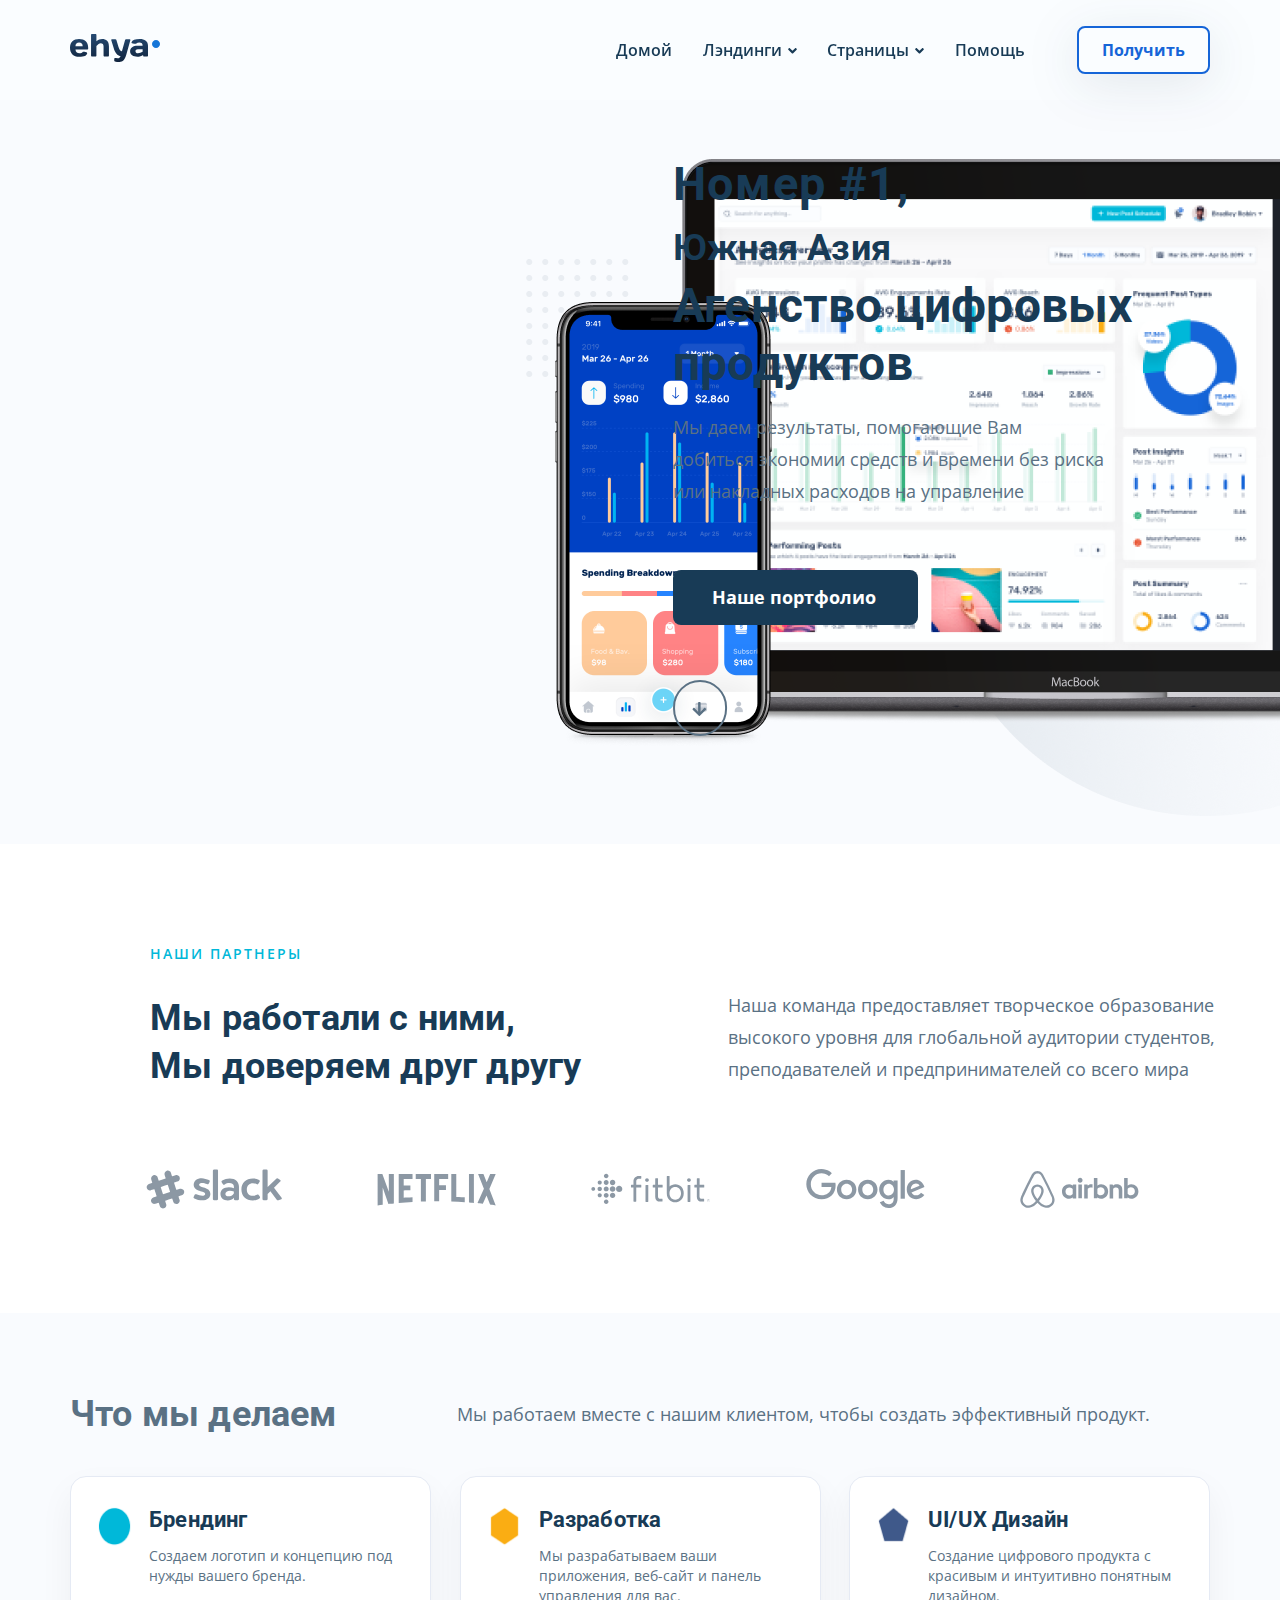
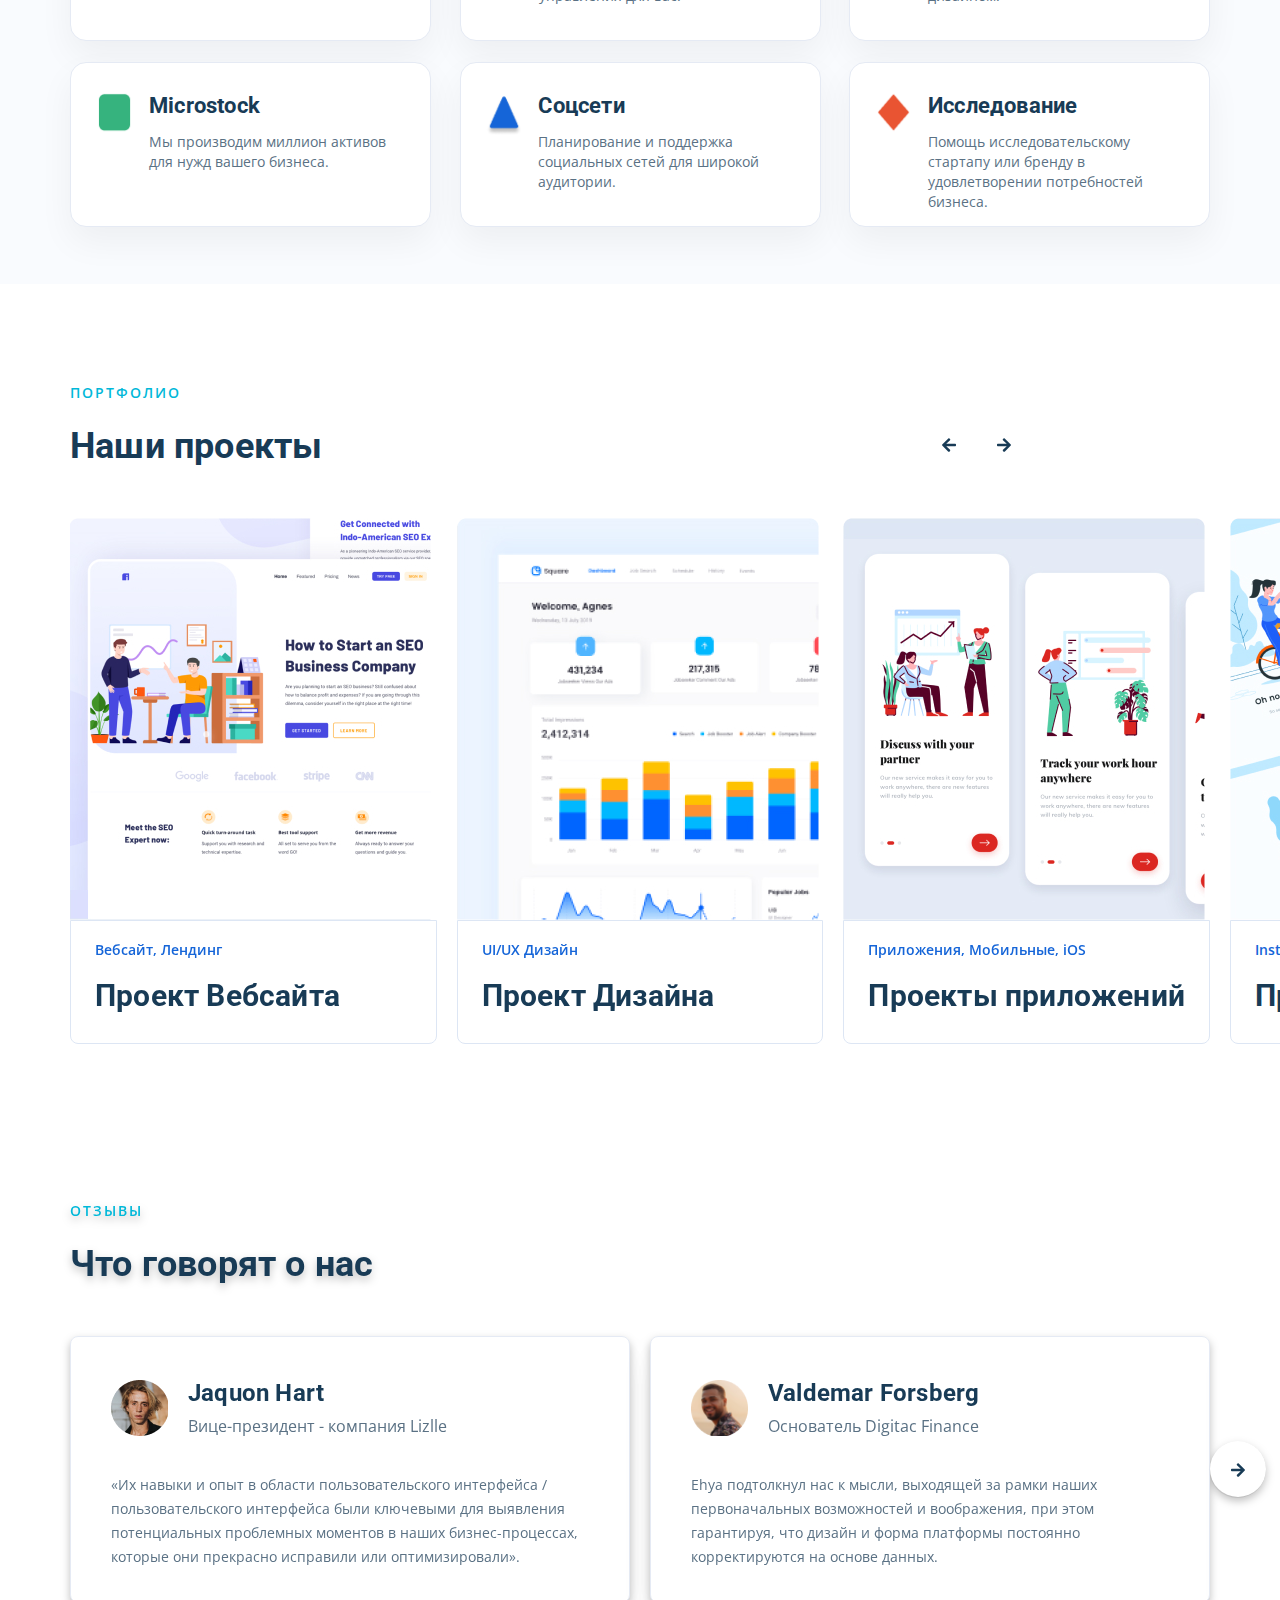
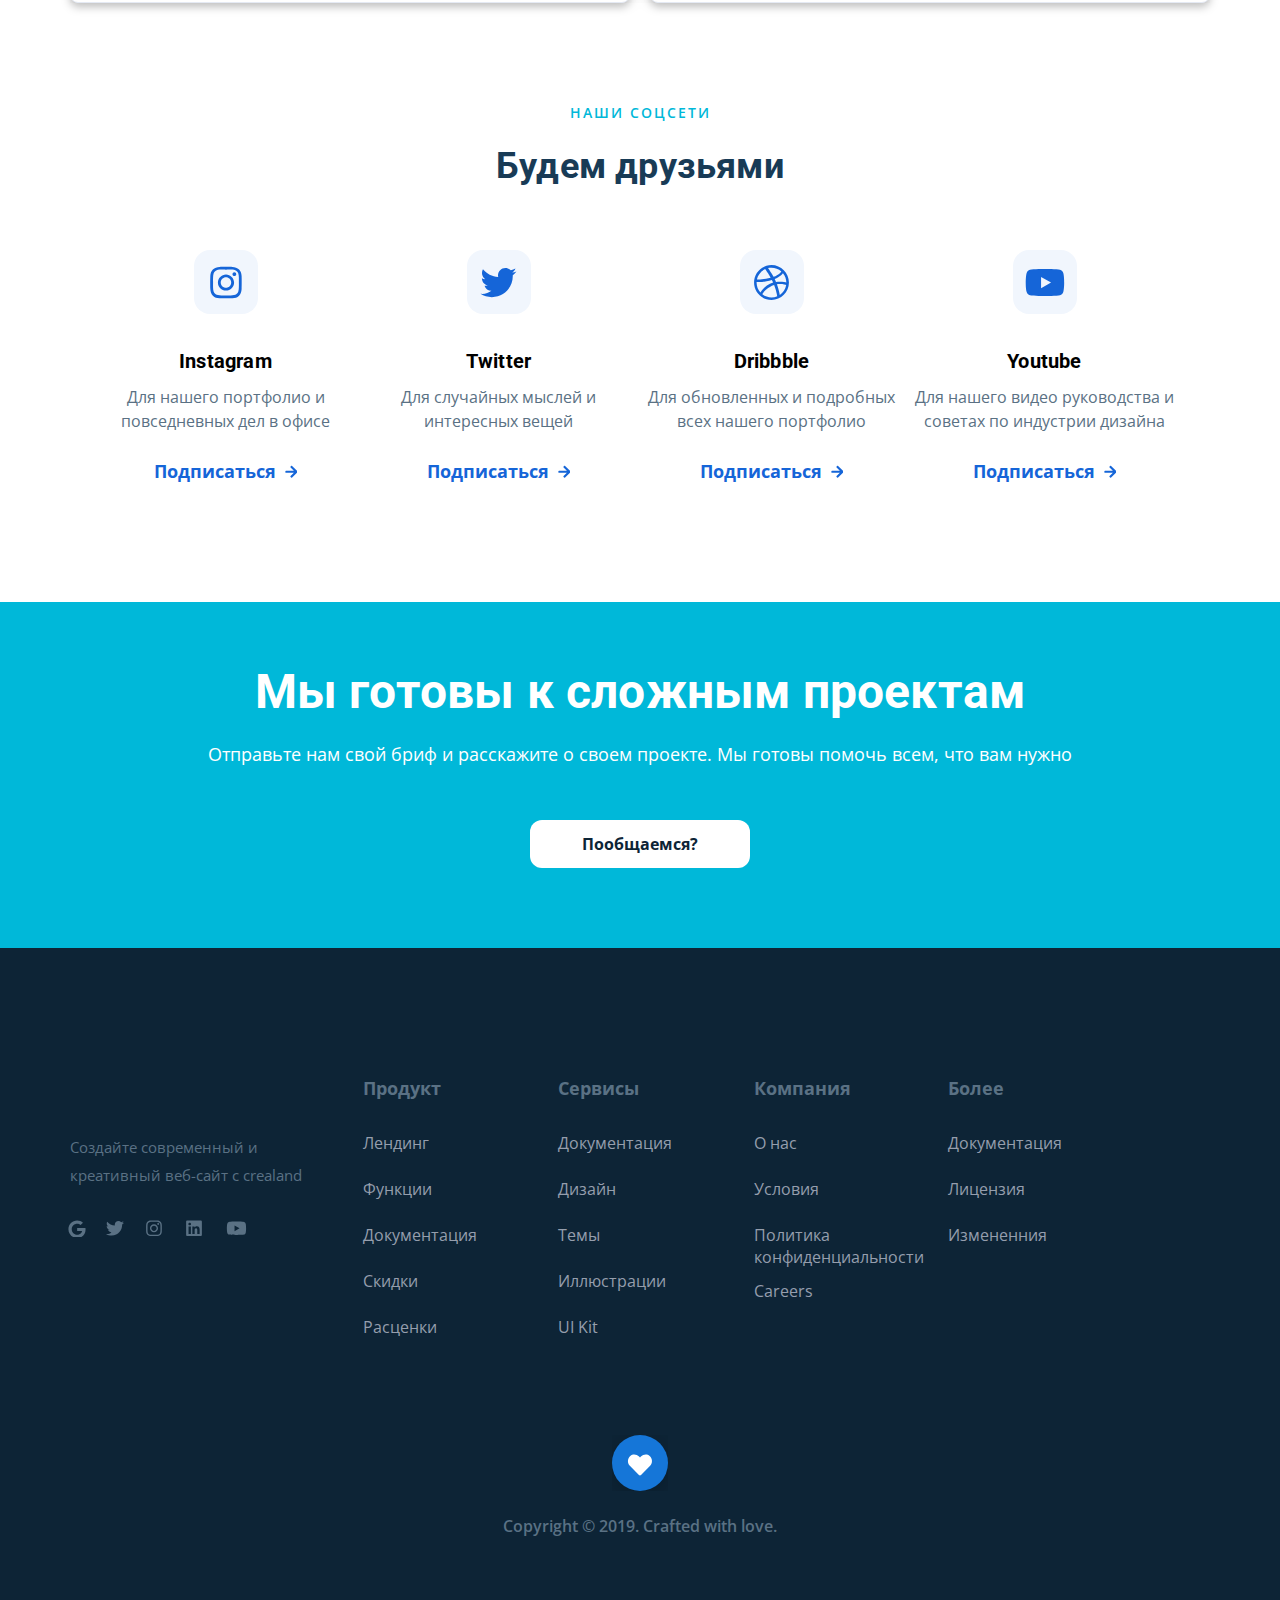
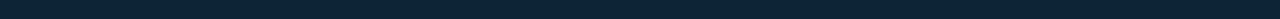
==== commit f0e6adb1: "2-я проверка (внесение правок)" ====
--- a/ehya/index.html
+++ b/ehya/index.html
@@ -70,8 +70,7 @@
             class="button navbar-button"
             type="submit"
             data-aos="fade-left"
-            data-aos-delay="300"
-          >
+            data-aos-delay="300">
             Получить
           </button>
         </div>
@@ -560,7 +559,7 @@
     <!-- /.modal__dialog -->
   </div>
   <!-- /.modal -->
-  <a href="index.html" class="to-top"><img src="image/angle-up.svg" alt="Наверх" /></a>
+  <a href="#" class="to-top" id="back-top"><img src="image/angle-up.svg" alt="Наверх" /></a>
 </body>
 </html>
 
--- a/ehya/css/style.css
+++ b/ehya/css/style.css
@@ -3,7 +3,7 @@
   padding: 0;
 }
 
-* {
+@mixinrotate {}* {
   box-sizing: border-box;
 }
 
@@ -27,7 +27,7 @@
 
 .container {
   max-width: 1140px;
-  margin: auto;
+  margin: 0 auto;
 }
 
 .to-top {
@@ -39,12 +39,43 @@
   height: 54px;
 }
 
+#name-error {
+  padding-left: 4px;
+}
+
 .error {
   font-size: 13px;
 }
 
+.error:nth-child(8) {
+  display: none;
+}
+
 .thank {
   padding-bottom: 40px;
+  margin-top: 72px;
+  padding-top: 55px;
+  height: 430px;
+}
+
+.thank h1 {
+  font-family: Roboto;
+  font-style: normal;
+  font-weight: bold;
+  font-size: 48px;
+  line-height: 58px;
+  letter-spacing: 0.2px;
+  color: #183B56;
+}
+
+.thank p {
+  font-family: Roboto;
+  font-style: normal;
+  font-weight: bold;
+  font-size: 23px;
+  line-height: 32px;
+  letter-spacing: 1.2px;
+  color: #183B56;
 }
 
 .portfolio > .swiper-slide {
@@ -496,11 +527,11 @@
 }
 
 .hero {
-  padding: 77px 0 104px 0px;
+  padding: 52px 0 104px 0px;
   background-color: #F9FBFE;
   background: url(../image/hero-rigth2.png);
   background-repeat: no-repeat;
-  background-position: top 85px right 0px;
+  background-position: top 59px right 0px;
   background-size: auto;
   background-color: #F9FBFE;
   margin: auto;
@@ -618,7 +649,6 @@
   line-height: 48px;
   letter-spacing: 0.2px;
   color: #183B56;
-  overflow: hidden;
 }
 
 .partners-info__about {
@@ -731,6 +761,7 @@
   position: relative;
   padding-bottom: 159px;
   padding-top: 99px;
+  overflow: hidden;
 }
 
 .portfolio-wrapper {
@@ -865,7 +896,7 @@
 .feedback__slider-button {
   z-index: 99;
   top: 240px;
-  right: 20px;
+  right: 1.1%;
   position: absolute;
   width: 57px;
   height: 57px;
@@ -1242,7 +1273,6 @@
   position: fixed;
   top: 50%;
   left: 50%;
-  height: 580px;
   width: 426px;
   transform: translate(-50%, -50%);
   padding: 33px 70px 33px 70px;
@@ -1338,8 +1368,10 @@
 }
 
 .error {
-  padding-left: 4px;
   color: red;
+  font-family: Open Sans;
+  font-style: normal;
+  font-weight: normal;
 }
 
 @media (max-width: 1250px) {
@@ -1537,6 +1569,9 @@
     width: 330px !important;
     margin-right: 15px !important;
   }
+  .portfolio-info__project {
+    font-size: 24px;
+  }
 }
 
 @media (max-width: 767px) {
@@ -1549,6 +1584,9 @@
   }
   .dropdown-content__link {
     color: #fff;
+  }
+  .navbar-block {
+    padding: 20px 0;
   }
   .navbar--mobile-fixed {
     position: fixed;
@@ -1556,6 +1594,7 @@
     top: 0;
     right: 0;
     z-index: 99;
+    overflow-y: auto;
   }
   .navbar-navigation {
     display: none;
@@ -1572,6 +1611,7 @@
   }
   .navbar-navigation--visible {
     display: block;
+    height: calc(100% - 80px);
   }
   .navbar-menu {
     margin: 0;
@@ -1580,6 +1620,7 @@
     width: 100%;
     padding-top: 50px;
     padding-bottom: 20px;
+    overflow-y: auto;
   }
   .navbar-menu__link {
     color: #FAFDFF;
@@ -1608,6 +1649,9 @@
     height: 3px;
     background-color: #183B56;
   }
+  .hero {
+    margin-top: 72px;
+  }
   .partners-info__name {
     font-size: 30px;
     text-align: center;
@@ -1616,8 +1660,8 @@
     display: block;
   }
   .partners-info__about {
-    font-size: 16px;
-    width: 550px;
+    font-size: 14px;
+    width: 100%;
     text-align: center;
   }
   .partners-icons-link {
@@ -1633,6 +1677,43 @@
   .portfolio .swiper-slide {
     width: 300px !important;
     margin-right: 15px !important;
+  }
+}
+
+@media (max-width: 700px) {
+  .footer__top-product:nth-child(2) {
+    width: 50%;
+  }
+  .footer__top-product:nth-child(3) {
+    width: 40%;
+  }
+  .footer__top-product:nth-child(4) {
+    width: 40%;
+  }
+  .footer__top-product:nth-child(5) {
+    width: 40%;
+  }
+  .footer__top-links {
+    margin-top: -7px;
+    margin-right: 0;
+    max-width: 100%;
+    align-items: center;
+  }
+  .footer__top-social {
+    min-width: 181px;
+    justify-content: space-between;
+  }
+  .footer__link {
+    margin-right: 0px;
+  }
+  .footer__link:nth-child(2) {
+    margin-right: 0px;
+  }
+  .footer__link:nth-child(3) {
+    margin-right: 0px;
+  }
+  .footer__link:nth-child(4) {
+    margin-right: 0px;
   }
 }
 
@@ -1649,8 +1730,9 @@
     align-items: center;
   }
   .portfolio .swiper-slide {
-    width: 345px !important;
+    width: 360px !important;
     margin-right: 0px !important;
+    margin-bottom: 26px;
   }
 }
 
@@ -1674,7 +1756,7 @@
     max-width: 87.5%;
   }
   .hero {
-    padding: 51px 0 62px 0;
+    padding: 36px 0 62px 0;
   }
   .hero-wrapper {
     position: relative;
@@ -1711,21 +1793,23 @@
   }
   .hero__left-img {
     position: absolute;
-    bottom: -22px;
+    bottom: -51px;
     left: 44%;
   }
   .hero__left {
     margin-bottom: 0;
   }
   .hero__rigth {
-    justify-content: center;
+    justify-content: baseline;
+    min-width: 107%;
+    margin-bottom: 36px;
   }
   .hero__rigth-img {
+    width: 100%;
     height: 272px;
-    min-width: 510px;
   }
   .hero__left-img {
-    bottom: -30px;
+    bottom: -44px;
     left: 41%;
     width: 50px;
     height: 48px;
@@ -1780,7 +1864,7 @@
     display: none;
   }
   .work {
-    padding: 32px 0 36px 0;
+    padding: 67px 0 36px 0;
   }
   .work-wpapper {
     flex-direction: column;
@@ -1872,7 +1956,7 @@
     height: 197px;
   }
   .portfolio {
-    padding: 38px 0 52px 0;
+    padding: 42px 0 52px 0;
   }
   .portfolio__title {
     margin-left: 16px;
@@ -1886,7 +1970,7 @@
   }
   .portfolio__subtitle {
     text-align: center;
-    margin-bottom: 36px;
+    margin-bottom: 34px;
     font-family: Roboto;
     font-style: normal;
     font-weight: bold;
@@ -1907,7 +1991,7 @@
     width: 100%;
   }
   .portfolio .portfolio-info {
-    padding: 20px 33px;
+    padding: 16px 8px;
   }
   .portfolio .portfolio-info__about {
     display: block;
@@ -1919,7 +2003,7 @@
   .portfolio .portfolio-info__project {
     margin-top: 12px;
     font-weight: bold;
-    font-size: 19px;
+    font-size: 24px;
     line-height: 32px;
     text-align: center;
   }
@@ -2124,6 +2208,7 @@
   }
   .footer__top-product:nth-child(2) {
     margin-right: 0px;
+    width: 50%;
   }
   .footer__top-product:nth-child(3) {
     margin-right: 0px;
@@ -2163,15 +2248,15 @@
 }
 
 @media (min-width: 319px) and (max-width: 480px) {
-  body {
-    padding-top: 63px;
-  }
   .container {
-    max-width: 280px;
+    max-width: 87.5%;
   }
   .navbar-block {
-    padding: 16px 0;
-    justify-content: space-between;
+    justify-content: flex-start;
+  }
+  .navbar-logo {
+    margin-right: 59%;
+    margin-left: 0%;
   }
   .navbar-navigation {
     top: 61px;
@@ -2186,12 +2271,15 @@
   .navbar-button {
     margin: 0 auto;
   }
+  .hero-wrapper {
+    display: block;
+  }
   .hero__left-img {
     width: 48px;
     height: 48px;
   }
   .partners {
-    padding-top: 2px;
+    padding-top: 61px;
   }
   .partners-info {
     margin-bottom: -2px;
@@ -2222,8 +2310,8 @@
     display: none;
   }
   .portfolio {
-    padding-top: 9px;
-    padding-bottom: 32px;
+    padding-top: 39px;
+    padding-bottom: 26px;
   }
   .portfolio-title {
     font-size: 14px;
@@ -2243,30 +2331,34 @@
     flex-direction: column;
   }
   .portfolio-card {
-    width: 280px;
+    width: 100%;
     height: 404px;
     margin-bottom: 24px;
   }
   .portfolio-card__image {
-    width: 280px;
+    width: 100%;
     height: 300px;
   }
   .portfolio-info {
     padding: 0;
     padding-top: 20px;
-    width: 280px;
+    width: 100%;
     height: 104px;
   }
   .portfolio-info__landing {
-    font-size: 12px;
+    font-size: 14px;
     line-height: 20px;
     text-align: center;
     margin-bottom: 12px;
   }
   .portfolio-info__project {
-    font-size: 19px;
+    font-size: 24px;
     line-height: 32px;
     text-align: center;
+  }
+  .portfolio .swiper-slide {
+    width: 100% !important;
+    margin-right: 0px !important;
   }
 }
 
@@ -2320,7 +2412,7 @@
     box-shadow: 0 0 16px #1565D8;
   }
   .footer__img-link:hover {
-    box-shadow: 0 0 12px #00B8D9;
+    transform: scale(1.8);
   }
   .footer__top-link:hover {
     color: #fff;
@@ -2334,6 +2426,15 @@
   }
   .to-top:hover {
     box-shadow: 0 0 14px #00B8D9;
+  }
+}
+
+@media (min-width: 768px) {
+  .navbar-menu__item--dropdown:hover .dropdown-content {
+    display: block;
+  }
+  .dropdown-content__link {
+    position: relative;
   }
 }
 
